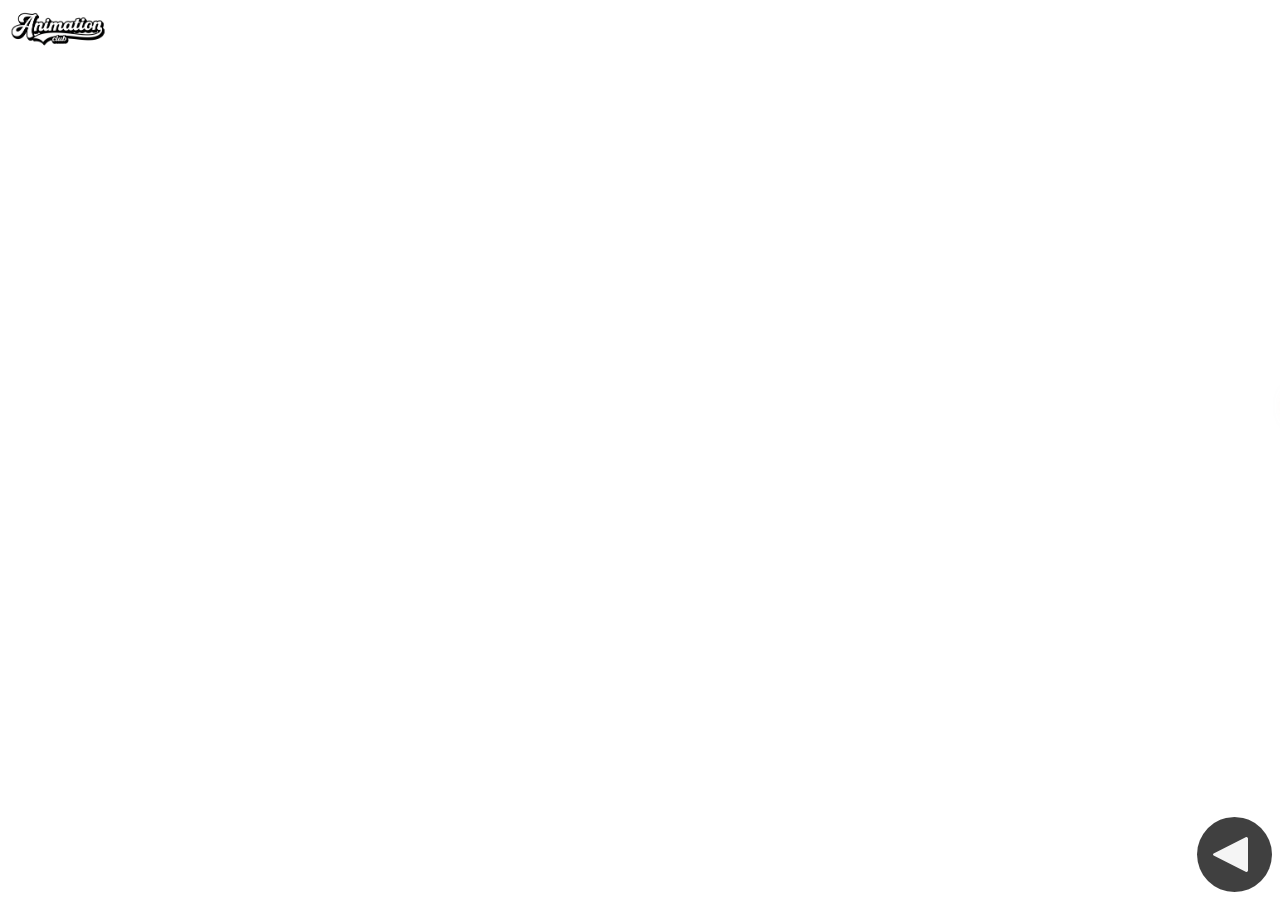
==== index.html @ a89a83b2 "Initial commit" ====
<!doctype html>
<html lang="pt-br">
	<head>
		<meta charset="UTF-8" />
		<meta name="viewport" content="width=device-width, initial-scale=1.0" />
		<title>Animation Club: Home</title>

		<link rel="stylesheet" href="./css/_reset.css" />
		<link rel="stylesheet" href="./css/default.css" />
		<link rel="stylesheet" href="./css/style.css" />
    
    <script src="./scripts/loadModularPages.js" defer></script>
	</head>
	<body>
		<header></header>
		<aside></aside>
	</body>
</html>
---- css/default.css ----
:root {
	/* ==================== CORES ==================== */
	/* Paleta Principal */
	--color-butter: #FEDC3D;
	--color-black: #000000;
	--color-azure: #01ABAA;
	--color-peach: #FEA680;

	/* Cores Variantes */
	--color-butter-light: #FEE77D;
	--color-butter-dark: #E5C525;
	--color-azure-light: #4DCCCB;
	--color-azure-dark: #018B8A;
	--color-peach-light: #FFC4A8;
	--color-peach-dark: #E58860;

	/* Cores Semânticas */
	--color-primary: var(--color-azure);
	--color-secondary: var(--color-butter);
	--color-accent: var(--color-peach);
	--color-dark: var(--color-black);
  
	/* Cores de Texto */
	--color-text-primary: #000000;
	--color-text-secondary: #333333;
	--color-text-light: #666666;
	--color-text-inverse: #FFFFFF;

	/* Cores de Fundo */
	--color-bg-primary: #FFFFFF;
	--color-bg-secondary: #F5F5F5;
	--color-bg-dark: var(--color-black);

	/* ==================== TIPOGRAFIA ==================== */
	/* Tamanhos de Fonte */
	--font-size-xs: 0.75rem;     /* 12px */
	--font-size-sm: 0.875rem;    /* 14px */
	--font-size-base: 1rem;      /* 16px */
	--font-size-lg: 1.125rem;    /* 18px */
	--font-size-xl: 1.25rem;     /* 20px */
	--font-size-2xl: 1.5rem;     /* 24px */
	--font-size-3xl: 2rem;       /* 32px */
	--font-size-4xl: 2.5rem;     /* 40px */
	--font-size-5xl: 3rem;       /* 48px */

	/* Peso da Fonte */
	--font-weight-light: 300;
	--font-weight-regular: 400;
	--font-weight-medium: 500;
	--font-weight-semibold: 600;
	--font-weight-bold: 700;

	/* Altura de Linha */
	--line-height-tight: 1.2;
	--line-height-normal: 1.5;
	--line-height-relaxed: 1.75;

	/* Famílias de Fonte */
	--font-family-base: -apple-system, BlinkMacSystemFont, 'Segoe UI', Roboto, Oxygen, Ubuntu, Cantarell, sans-serif;
	--font-family-heading: inherit;
	--font-family-mono: 'Courier New', monospace;

	/* ==================== ESPAÇAMENTOS ==================== */
	--spacing-xs: 0.25rem;    /* 4px */
	--spacing-sm: 0.5rem;     /* 8px */
	--spacing-md: 1rem;       /* 16px */
	--spacing-lg: 1.5rem;     /* 24px */
	--spacing-xl: 2rem;       /* 32px */
	--spacing-2xl: 3rem;      /* 48px */
	--spacing-3xl: 4rem;      /* 64px */

	/* ==================== BORDAS ==================== */
	--border-radius-sm: 0.25rem;  /* 4px */
	--border-radius-md: 0.5rem;   /* 8px */
	--border-radius-lg: 1rem;     /* 16px */
	--border-radius-full: 9999px;

	--border-width-thin: 1px;
	--border-width-medium: 2px;
	--border-width-thick: 4px;

	/* ==================== SOMBRAS ==================== */
	--shadow-sm: 0 1px 2px 0 rgba(0, 0, 0, 0.05);
	--shadow-md: 0 4px 6px -1px rgba(0, 0, 0, 0.1);
	--shadow-lg: 0 10px 15px -3px rgba(0, 0, 0, 0.1);
	--shadow-xl: 0 20px 25px -5px rgba(0, 0, 0, 0.1);

	/* ==================== TRANSIÇÕES ==================== */
	--transition-time-fast: 150ms;
	--transition-time-base: 250ms;
	--transition-time-slow: 350ms;

	--transition-ease-out-back: cubic-bezier(0.34, 1.56, 0.64, 1);
	--transition-ease-out-circle: cubic-bezier(0, 0.55, 0.45, 1);

	/* ==================== Z-INDEX ==================== */
	--z-dropdown: 1000;
	--z-sticky: 1020;
	--z-fixed: 1030;
	--z-modal-backdrop: 1040;
	--z-modal: 1050;
	--z-popover: 1060;
	--z-tooltip: 1070;

	/* ==================== BREAKPOINTS (para uso em JS) ==================== */
	--breakpoint-sm: 375px;
	--breakpoint-md: 576px;
	--breakpoint-lg: 768px;
	--breakpoint-xl: 1024px;
	--breakpoint-2xl: 1280px;

	/* ==================== LARGURAS MÁXIMAS ==================== */
	--max-width-sm: 640px;
	--max-width-md: 768px;
	--max-width-lg: 1024px;
	--max-width-xl: 1280px;
	--max-width-2xl: 1536px;
}

body {
  background: var(--color-bg-primary);
}
---- css/style.css ----
/* Estilo Padrão → Celular Pequeno (Até 374px) */

header {
	position: fixed;
	top: 0;
	inset-inline: 0;

	z-index: var(--z-fixed);
}

.logo {
	margin: 0 var(--spacing-sm);
	width: 100px;
	aspect-ratio: 16 / 9;
}

aside {
	--box-shadow-nav: 0 0 10px 2px hsl(from var(--color-bg-dark) h s l / 0.25);
	--nav-bg-color: hsl(from var(--color-bg-dark) h s l / 0.75);
	--size-nav: calc(100vw - 100px - var(--spacing-sm) * 2);

	display: flex;
	justify-content: flex-end;

	position: fixed;
	right: 0;
	inset-block: 0;
	z-index: var(--z-tooltip);

	transform: translateX(var(--size-nav));

	transition: var(--transition-time-slow) var(--transition-ease-out-circle);
	transition-property: transform;
}

.open_nav {
	position: relative;

	display: flex;
	align-items: center;
	justify-content: center;

	width: 75px;
	height: fit-content;
	padding: var(--spacing-md);
	margin: var(--spacing-sm);

	background: var(--nav-bg-color);

	align-self: flex-end;

	border-radius: 50vh;

	transform: rotate(-180deg);

	transition: var(--transition-time-slow) var(--transition-ease-out-back);
	transition-property: transform;
}

#open_nav_check {
	all: unset;

	position: absolute;
	inset: 0;
}

aside:has(#open_nav_check:checked) {
	transform: translateX(0);
}

aside:has(#open_nav_check:checked) .open_nav {
	transform: rotate(0);
}

.open_nav svg {
	padding-left: var(--spacing-sm);
	padding-block: var(--spacing-xs);
	fill: var(--color-bg-secondary);
}

.container_aside_nav {
	display: grid;
	grid-template-columns: 1fr;

	justify-items: center;

	box-shadow: unset;

	padding-block: var(--spacing-lg);
	width: var(--size-nav);
	background: var(--nav-bg-color);
	border-left: 1px solid var(--color-bg-dark);

	transition: var(--transition-time-slow) linear;
	transition-property: box-shadow;
}

aside:has(#open_nav_check:checked) .container_aside_nav {
	box-shadow: var(--box-shadow-nav);
}

.open_nav,
.container_aside_nav {
	backdrop-filter: blur(10px);
}

.logo-aside {
	display: flex;
	align-items: center;
	justify-content: center;

	padding: var(--spacing-sm);
  height: 100%;
	max-height: 150px;
  aspect-ratio: 1;

	background: var(--color-bg-secondary);
	box-shadow: inset 0 4px 6px -1px rgba(0, 0, 0, 0.5);
	border-radius: 50vh;
}

.logo-aside img {
  width: 100%;
  height: 100%;
  object-fit: contain;
	animation: rotate 10s linear infinite;
}

@keyframes rotate {
	from {
		rotate: 0deg;
	}
	to {
		rotate: 360deg;
	}
}

.container_nav {
	display: grid;
	grid-template-columns: 1fr;
	gap: var(--spacing-sm);

	width: 100%;
	height: fit-content;
}

.wrapper_item {
	--glow: 0 0 8px hsl(from var(--color-accent) h s l / 0.5);

	width: 100%;
	height: fit-content;

	background: hsl(from var(--color-primary) h s l / 0.2);
	box-shadow: inset 0 0 10px -5px hsl(from var(--color-bg-dark) h s l / 0.2);

	transition: var(--transition-time-slow) linear;
	transition-property: background;
}

.wrapper_item a {
	display: flex;
	align-items: center;
	justify-content: flex-start;
	gap: var(--spacing-sm);

	width: 100%;
	height: 100%;
	padding: var(--spacing-md) var(--spacing-sm);

	-webkit-tap-highlight-color: transparent;
}

.wrapper_item:has(a:active) {
	background: hsl(from var(--color-primary) h s calc(l - 15) / 0.2);
}

.wrapper_item svg {
	width: 20px;

	fill: var(--color-bg-secondary);
}

.wrapper_item span {
	color: var(--color-text-inverse);
	font-size: var(--font-size-lg);
}

.wrapper_item .selected_badge {
	display: none;

	margin-left: auto;

	padding: var(--spacing-xs);
	border-radius: var(--border-radius-sm);

	background: var(--color-accent);
	box-shadow: var(--glow);

	font-size: var(--font-size-sm);
	font-weight: var(--font-weight-semibold);
	color: hsl(from var(--color-accent) h s calc(l - 50));
}

.wrapper_item.selected {
	background: hsl(from var(--color-primary) h s calc(l - 15) / 0.2);
}

.wrapper_item.selected svg {
	fill: var(--color-accent);
	filter: drop-shadow(var(--glow));
}

.wrapper_item.selected span {
	color: var(--color-accent);
	font-weight: var(--font-weight-bold);

	filter: drop-shadow(var(--glow));
}

.wrapper_item.selected .selected_badge {
	display: block;
}

/* Celulares médios e grandes */
@media only screen and (min-width: var(--breakpoint-sm)) {
}

/* Celulares Grandes */
@media only screen and (min-width: var(--breakpoint-md)) {
}

/* Tablets */
@media only screen and (min-width: var(--breakpoint-lg)) {
}

/* Tablets grandes e laptops pequenos */
@media only screen and (min-width: var(--breakpoint-xl)) {
}

/* Desktops */
@media only screen and (min-width: var(--breakpoint-2xl)) {
}
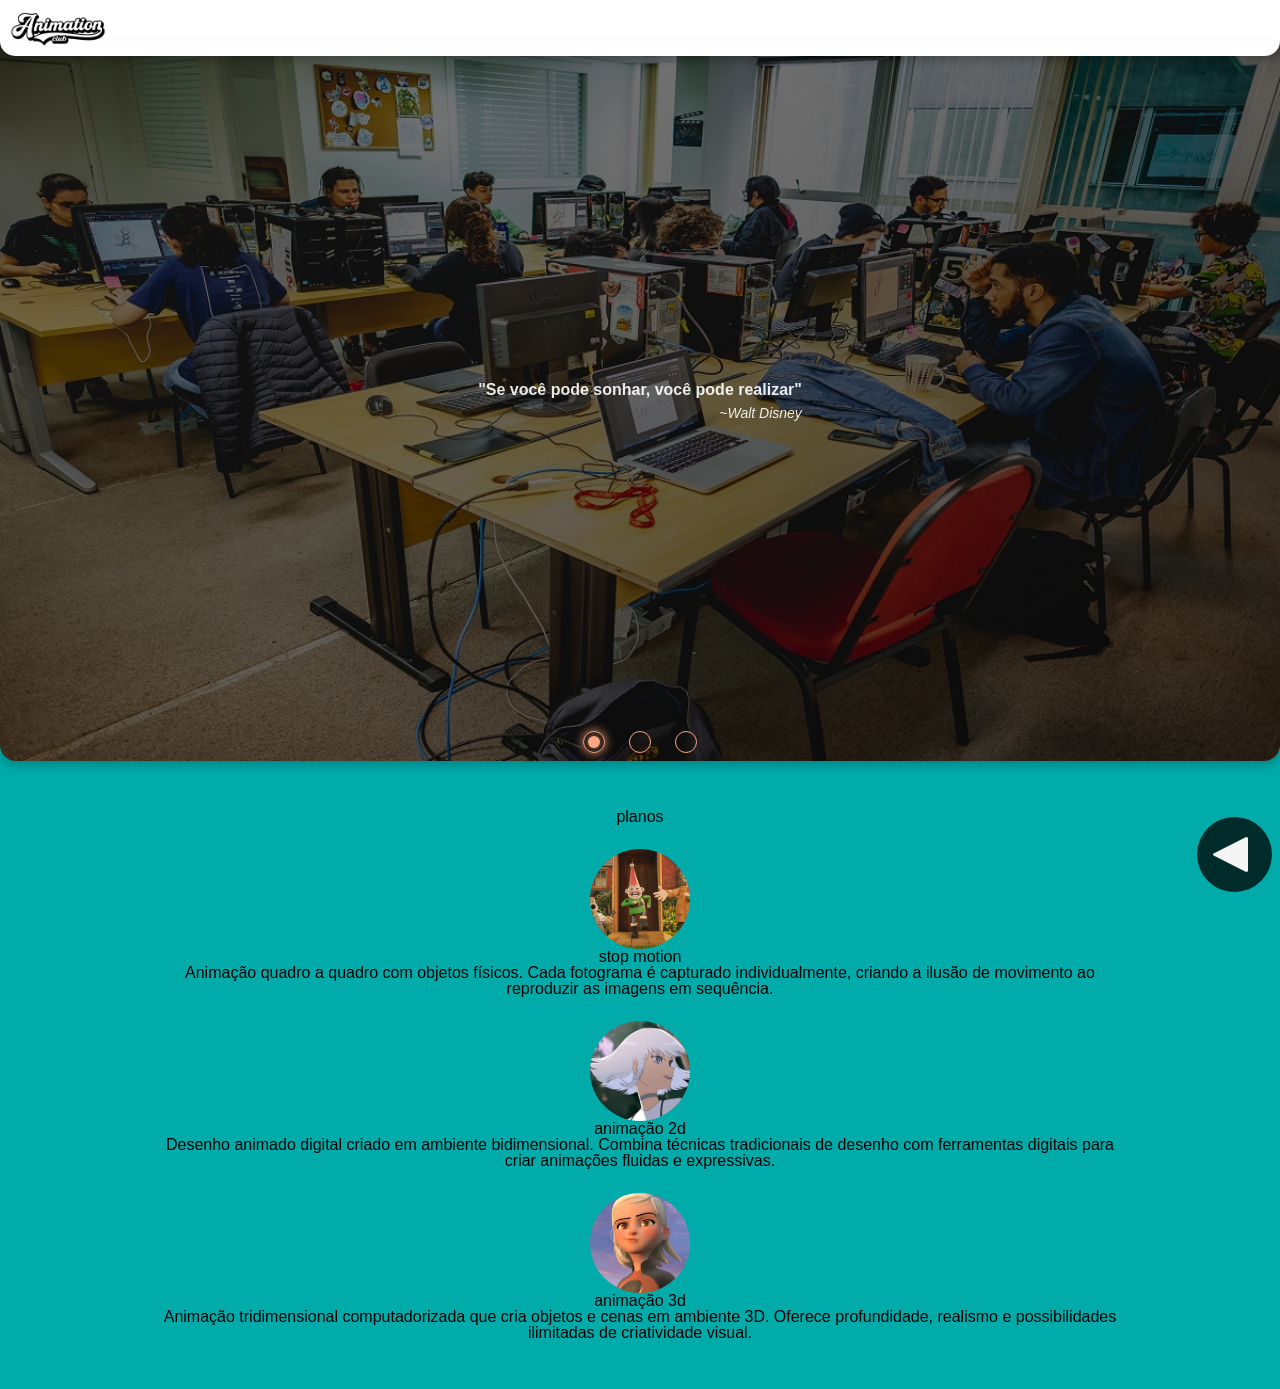
==== commit df477826: "Added 2 sections to `Home`" ====
--- a/index.html
+++ b/index.html
@@ -10,9 +10,52 @@
 		<link rel="stylesheet" href="./css/style.css" />
     
     <script src="./scripts/loadModularPages.js" defer></script>
+    <script src="./scripts/slider.js" defer></script>
 	</head>
 	<body>
 		<header></header>
 		<aside></aside>
+		<main>
+			<section class="hero_slider_container">
+				<div class="slider_images">
+					<div class="slide">
+						<img src="./assets/images/hero-slide/01.jpg" alt="">
+						<span class="slide_desc">"Se você pode sonhar, você pode realizar" <span class="autor">Walt Disney</span></span>
+					</div>
+					<div class="slide">
+						<img src="./assets/images/hero-slide/02.jpg" alt="">
+						<span class="slide_desc">"O mais importante na animação são as emoções e as ideias que estão sendo retratadas." <span class="autor">Glenn Vilppu</span></span>
+					</div>
+					<div class="slide">
+						<img src="./assets/images/hero-slide/03.jpg" alt="">
+						<span class="slide_desc">"Animação significa evocar a vida, não imitá-la." <span class="autor">Glenn Vilppu</span></span>
+					</div>
+				</div>
+				<div class="slider_nav">
+					<input type="radio" name="nav-hero-slider" class="hero-slider-radio" data-index="0" checked>
+					<input type="radio" name="nav-hero-slider" class="hero-slider-radio" data-index="1">
+					<input type="radio" name="nav-hero-slider" class="hero-slider-radio" data-index="2">
+				</div>
+			</section>
+			<div class="bg-slider-next-sect"></div>
+			<section class="plans_container">
+				<h2 class="plans-title">planos</h2>
+				<div class="wrapper_card">
+					<img src="./assets/images/plans/stop-motion.webp" alt="">
+					<h2 class="card-title">stop motion</h2>
+					<p class="card-desc">Animação quadro a quadro com objetos físicos. Cada fotograma é capturado individualmente, criando a ilusão de movimento ao reproduzir as imagens em sequência.</p>
+				</div>
+				<div class="wrapper_card">
+					<img src="./assets/images/plans/2d-animation.webp" alt="">
+					<h2 class="card-title">animação 2d</h2>
+					<p class="card-desc">Desenho animado digital criado em ambiente bidimensional. Combina técnicas tradicionais de desenho com ferramentas digitais para criar animações fluidas e expressivas.</p>
+				</div>
+				<div class="wrapper_card">
+					<img src="./assets/images/plans/3d-animation.webp" alt="">
+					<h2 class="card-title">animação 3d</h2>
+					<p class="card-desc">Animação tridimensional computadorizada que cria objetos e cenas em ambiente 3D. Oferece profundidade, realismo e possibilidades ilimitadas de criatividade visual.</p>
+				</div>
+			</section>
+		</main>
 	</body>
 </html>
--- a/css/default.css
+++ b/css/default.css
@@ -119,4 +119,18 @@
 
 body {
   background: var(--color-bg-primary);
+
+	font-family: var(--font-family-base);
+}
+
+.sr-only {
+	position: absolute;
+	width: 1px;
+	height: 1px;
+	padding: 0;
+	margin: -1;
+	overflow: hidden;
+	clip: rect(0,0,0,0);
+	white-space: nowrap;
+	border-width: 0;
 }
--- a/css/style.css
+++ b/css/style.css
@@ -1,4 +1,6 @@
 /* Estilo Padrão → Celular Pequeno (Até 374px) */
+
+/* HEADER */
 
 header {
 	position: fixed;
@@ -14,6 +16,8 @@
 	aspect-ratio: 16 / 9;
 }
 
+/* ASIDE / NAV */
+
 aside {
 	--box-shadow-nav: 0 0 10px 2px hsl(from var(--color-bg-dark) h s l / 0.25);
 	--nav-bg-color: hsl(from var(--color-bg-dark) h s l / 0.75);
@@ -110,9 +114,9 @@
 	justify-content: center;
 
 	padding: var(--spacing-sm);
-  height: 100%;
+	height: 100%;
 	max-height: 150px;
-  aspect-ratio: 1;
+	aspect-ratio: 1;
 
 	background: var(--color-bg-secondary);
 	box-shadow: inset 0 4px 6px -1px rgba(0, 0, 0, 0.5);
@@ -120,9 +124,9 @@
 }
 
 .logo-aside img {
-  width: 100%;
-  height: 100%;
-  object-fit: contain;
+	width: 100%;
+	height: 100%;
+	object-fit: contain;
 	animation: rotate 10s linear infinite;
 }
 
@@ -221,6 +225,229 @@
 	display: block;
 }
 
+/* MAIN */
+
+main,
+body {
+	--spacing-header: 56.25px;
+	--spacing-reverse-border-radius: 15px;
+
+	min-height: calc(
+		100dvh - var(--spacing-header) + var(--spacing-reverse-border-radius)
+	);
+}
+
+/* HERO SLIDER */
+
+.hero_slider_container {
+	position: relative;
+
+	width: 100%;
+	border-radius: 0 0 var(--border-radius-lg) var(--border-radius-lg);
+
+	margin-top: calc(
+		var(--spacing-header) - var(--spacing-reverse-border-radius)
+	);
+	box-shadow: 0 5px 10px hsl(from var(--color-bg-dark) h s l / 0.2);
+
+	overflow-x: hidden;
+
+	anchor-name: --slider;
+
+	&::before {
+		content: '';
+
+		position: absolute;
+		top: 0;
+		inset-inline: 0;
+		z-index: var(--z-dropdown);
+
+		height: var(--spacing-reverse-border-radius);
+		border-radius: 0 0 var(--border-radius-full) var(--border-radius-full);
+
+		background: var(--color-bg-primary);
+		box-shadow: 0 5px 10px hsl(from var(--color-bg-dark) h s l / 0.2);
+	}
+}
+
+.bg-slider-next-sect {
+	position:fixed;
+
+	position-anchor: --slider;
+	inset: anchor(top) anchor(right) anchor(bottom) anchor(left);
+
+	z-index: -1;
+
+	width: 100%;
+
+	background: var(--color-primary);
+}
+
+.slider_images {
+	display: flex;
+	align-items: flex-start;
+
+	width: 100%;
+	aspect-ratio: 16 / 9;
+
+	transition: 600ms var(--transition-ease-out-circle);
+	transition-property: transform;
+}
+
+.slide {
+	width: inherit;
+	aspect-ratio: inherit;
+	flex-shrink: 0;
+
+	position: relative;
+}
+
+.slide img {
+	width: inherit;
+	aspect-ratio: inherit;
+	object-fit: cover;
+}
+
+.slide_desc {
+	position: absolute;
+	inset: 0;
+	height: 100%;
+
+	display: grid;
+	align-items: center;
+	justify-items: center;
+	align-content: center;
+	justify-content: center;
+	text-align: center;
+
+	gap: var(--spacing-sm);
+	padding: var(--spacing-md);
+
+	font-weight: var(--font-weight-semibold);
+
+	background: linear-gradient(
+		to right bottom,
+		hsl(from var(--color-bg-dark) h s l / 0.5),
+		hsl(from var(--color-bg-dark) h s l / 0.7)
+	);
+	color: hsl(from var(--color-text-inverse) h s l / 0.9);
+
+	.autor {
+		font-weight: var(--font-weight-light);
+		font-size: var(--font-size-sm);
+		text-align: end;
+		font-style: italic;
+
+		width: 100%;
+
+		&::before {
+			content: '~';
+		}
+	}
+}
+
+.slider_nav {
+	position: absolute;
+
+	bottom: var(--spacing-sm);
+	inset-inline: 0;
+
+	display: flex;
+	align-items: center;
+	justify-content: center;
+	gap: var(--spacing-lg);
+}
+
+.hero-slider-radio {
+	all: unset;
+
+	position: relative;
+
+	display: flex;
+	align-items: center;
+	justify-content: center;
+
+	width: 20px;
+	aspect-ratio: 1;
+	border-radius: var(--border-radius-full);
+
+	background: transparent;
+	border: 1px solid var(--color-accent);
+	backdrop-filter: blur(10px);
+
+	transition: var(--transition-time-base) ease;
+	transition-property: box-shadow;
+
+	&::after {
+		content: '';
+
+		position: absolute;
+
+		width: 60%;
+		aspect-ratio: 1;
+		border-radius: var(--border-radius-full);
+
+		transform: scale(0);
+
+		background: var(--color-accent);
+		box-shadow: 0 0 10px 2px hsl(from var(--color-accent) h s l / 0.5);
+
+		transition: var(--transition-time-slow) var(--transition-ease-out-back);
+		transition-property: transform;
+	}
+}
+
+.hero-slider-radio:checked {
+	box-shadow: 0 0 10px 2px hsl(from var(--color-accent) h s l / 0.5);
+
+	&::after {
+		transform: scale(1);
+	}
+}
+
+.hero_slider_container:has(.hero-slider-radio:checked) {
+	.slider_images {
+		transform: translateX(calc(var(--index-slide) * -100%));
+	}
+}
+
+/* PLANS */
+
+.plans_container {
+	display: grid;
+	justify-items: center;
+	align-items: center;
+	justify-content: center;
+	align-content: center;
+
+	gap: var(--spacing-lg);
+
+	padding-block: var(--spacing-2xl);
+	background: var(--color-primary);
+}
+
+.wrapper_card {
+	display: grid;
+	justify-items: center;
+	align-items: center;
+	justify-content: center;
+	align-content: center;
+
+	text-align: center;
+
+	width: 100%;
+	max-width: 80%;
+
+	img {
+		height: 100px;
+		aspect-ratio: 1;
+		object-fit: cover;
+
+		border-radius: var(--border-radius-full);
+	}
+}
+
+
 /* Celulares médios e grandes */
 @media only screen and (min-width: var(--breakpoint-sm)) {
 }
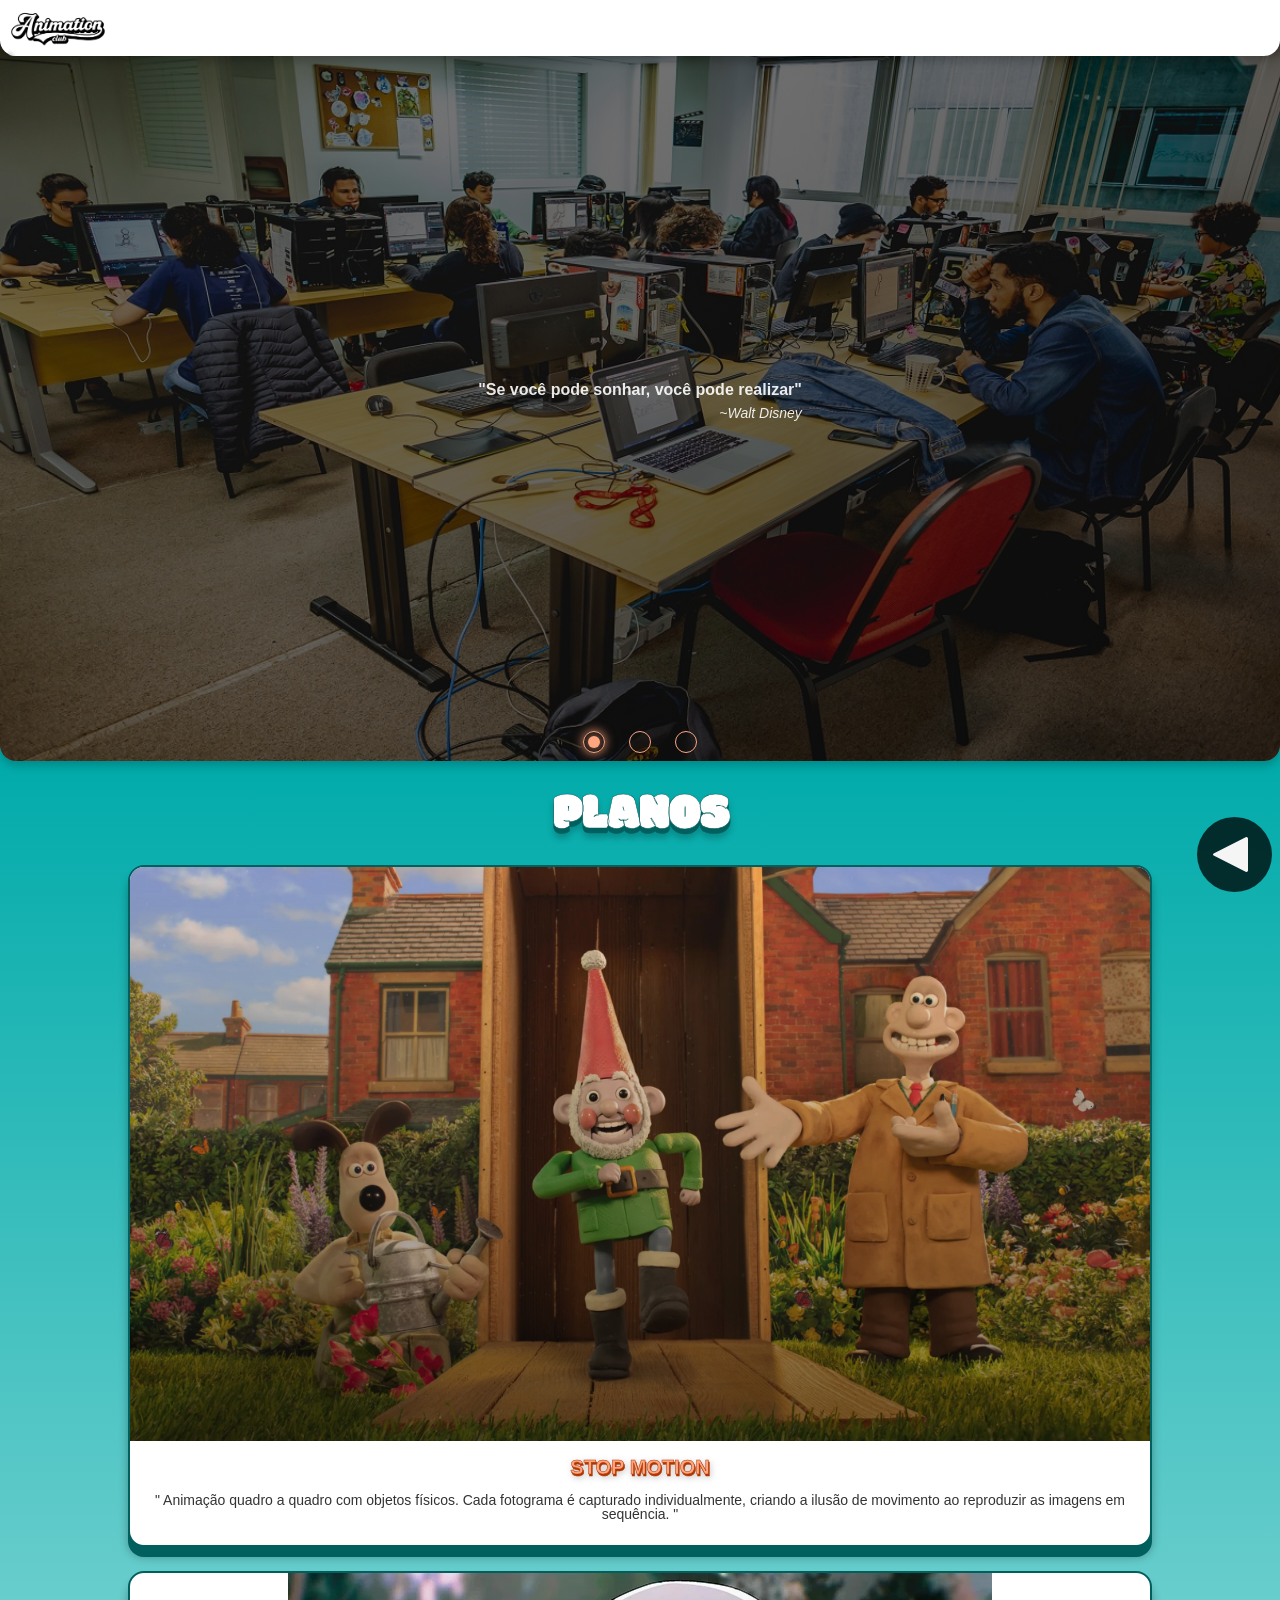
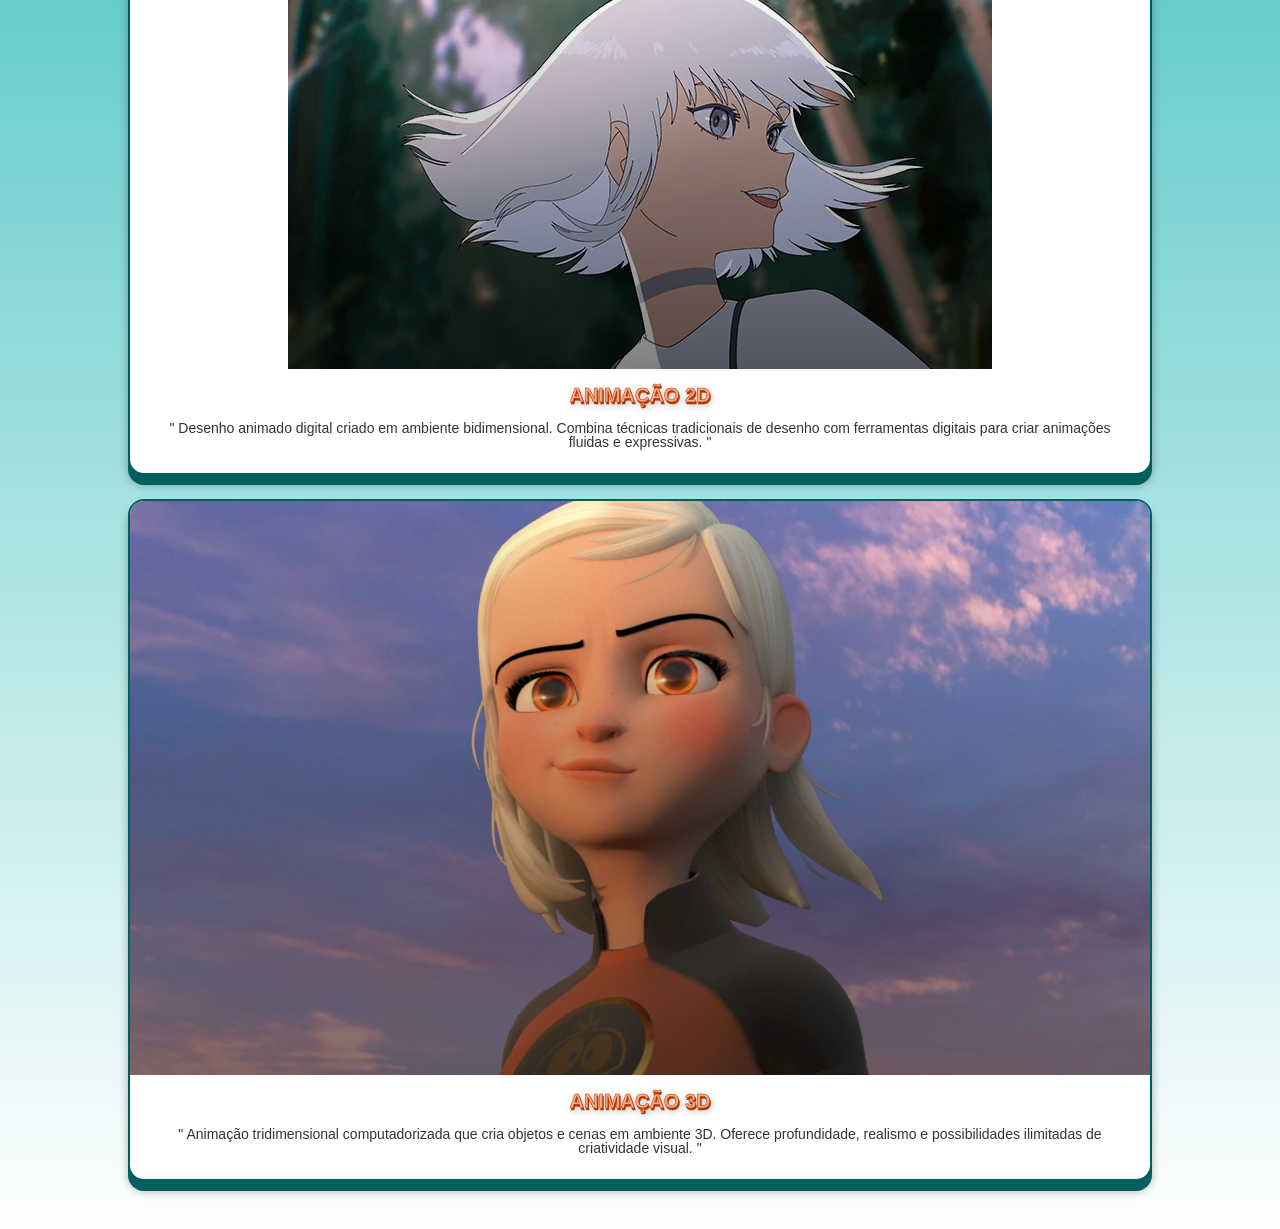
==== commit e4d2322f: "added cards to plans" ====
--- a/index.html
+++ b/index.html
@@ -8,52 +8,97 @@
 		<link rel="stylesheet" href="./css/_reset.css" />
 		<link rel="stylesheet" href="./css/default.css" />
 		<link rel="stylesheet" href="./css/style.css" />
-    
-    <script src="./scripts/loadModularPages.js" defer></script>
-    <script src="./scripts/slider.js" defer></script>
+
+		<script src="./scripts/loadModularPages.js" defer></script>
+		<script src="./scripts/slider.js" defer></script>
 	</head>
 	<body>
 		<header></header>
 		<aside></aside>
 		<main>
+			<div class="white-inverse-border"></div>
 			<section class="hero_slider_container">
 				<div class="slider_images">
 					<div class="slide">
-						<img src="./assets/images/hero-slide/01.jpg" alt="">
-						<span class="slide_desc">"Se você pode sonhar, você pode realizar" <span class="autor">Walt Disney</span></span>
+						<img src="./assets/images/hero-slide/01.jpg" alt="" />
+						<span class="slide_desc"
+							>"Se você pode sonhar, você pode realizar"
+							<span class="autor">Walt Disney</span></span
+						>
 					</div>
 					<div class="slide">
-						<img src="./assets/images/hero-slide/02.jpg" alt="">
-						<span class="slide_desc">"O mais importante na animação são as emoções e as ideias que estão sendo retratadas." <span class="autor">Glenn Vilppu</span></span>
+						<img src="./assets/images/hero-slide/02.jpg" alt="" />
+						<span class="slide_desc"
+							>"O mais importante na animação são as emoções e as ideias que
+							estão sendo retratadas."
+							<span class="autor">Glenn Vilppu</span></span
+						>
 					</div>
 					<div class="slide">
-						<img src="./assets/images/hero-slide/03.jpg" alt="">
-						<span class="slide_desc">"Animação significa evocar a vida, não imitá-la." <span class="autor">Glenn Vilppu</span></span>
+						<img src="./assets/images/hero-slide/03.jpg" alt="" />
+						<span class="slide_desc"
+							>"Animação significa evocar a vida, não imitá-la."
+							<span class="autor">Glenn Vilppu</span></span
+						>
 					</div>
 				</div>
 				<div class="slider_nav">
-					<input type="radio" name="nav-hero-slider" class="hero-slider-radio" data-index="0" checked>
-					<input type="radio" name="nav-hero-slider" class="hero-slider-radio" data-index="1">
-					<input type="radio" name="nav-hero-slider" class="hero-slider-radio" data-index="2">
+					<input
+						type="radio"
+						name="nav-hero-slider"
+						class="hero-slider-radio"
+						data-index="0"
+						checked
+					/>
+					<input
+						type="radio"
+						name="nav-hero-slider"
+						class="hero-slider-radio"
+						data-index="1"
+					/>
+					<input
+						type="radio"
+						name="nav-hero-slider"
+						class="hero-slider-radio"
+						data-index="2"
+					/>
 				</div>
 			</section>
 			<div class="bg-slider-next-sect"></div>
 			<section class="plans_container">
 				<h2 class="plans-title">planos</h2>
 				<div class="wrapper_card">
-					<img src="./assets/images/plans/stop-motion.webp" alt="">
+					<div class="image_container_card">
+						<img src="./assets/images/plans/stop-motion.webp" alt="" />
+					</div>
 					<h2 class="card-title">stop motion</h2>
-					<p class="card-desc">Animação quadro a quadro com objetos físicos. Cada fotograma é capturado individualmente, criando a ilusão de movimento ao reproduzir as imagens em sequência.</p>
+					<p class="card-desc">
+						Animação quadro a quadro com objetos físicos. Cada fotograma é
+						capturado individualmente, criando a ilusão de movimento ao
+						reproduzir as imagens em sequência.
+					</p>
 				</div>
 				<div class="wrapper_card">
-					<img src="./assets/images/plans/2d-animation.webp" alt="">
+					<div class="image_container_card">
+						<img src="./assets/images/plans/2d-animation.webp" alt="" />
+					</div>
 					<h2 class="card-title">animação 2d</h2>
-					<p class="card-desc">Desenho animado digital criado em ambiente bidimensional. Combina técnicas tradicionais de desenho com ferramentas digitais para criar animações fluidas e expressivas.</p>
+					<p class="card-desc">
+						Desenho animado digital criado em ambiente bidimensional. Combina
+						técnicas tradicionais de desenho com ferramentas digitais para criar
+						animações fluidas e expressivas.
+					</p>
 				</div>
 				<div class="wrapper_card">
-					<img src="./assets/images/plans/3d-animation.webp" alt="">
+					<div class="image_container_card">
+						<img src="./assets/images/plans/3d-animation.webp" alt="" />
+					</div>
 					<h2 class="card-title">animação 3d</h2>
-					<p class="card-desc">Animação tridimensional computadorizada que cria objetos e cenas em ambiente 3D. Oferece profundidade, realismo e possibilidades ilimitadas de criatividade visual.</p>
+					<p class="card-desc">
+						Animação tridimensional computadorizada que cria objetos e cenas em
+						ambiente 3D. Oferece profundidade, realismo e possibilidades
+						ilimitadas de criatividade visual.
+					</p>
 				</div>
 			</section>
 		</main>
--- a/css/default.css
+++ b/css/default.css
@@ -1,3 +1,5 @@
+@import url('https://fonts.googleapis.com/css2?family=Modak&family=Nerko+One&display=swap');
+
 :root {
 	/* ==================== CORES ==================== */
 	/* Paleta Principal */
@@ -57,8 +59,10 @@
 
 	/* Famílias de Fonte */
 	--font-family-base: -apple-system, BlinkMacSystemFont, 'Segoe UI', Roboto, Oxygen, Ubuntu, Cantarell, sans-serif;
-	--font-family-heading: inherit;
+	--font-family-heading: var(--font-modak);
 	--font-family-mono: 'Courier New', monospace;
+	--font-nerko-one: "Nerko One", cursive;
+	--font-modak: "Modak", system-ui;
 
 	/* ==================== ESPAÇAMENTOS ==================== */
 	--spacing-xs: 0.25rem;    /* 4px */
--- a/css/style.css
+++ b/css/style.css
@@ -14,6 +14,13 @@
 	margin: 0 var(--spacing-sm);
 	width: 100px;
 	aspect-ratio: 16 / 9;
+
+	border-radius: var(--border-radius-sm);
+
+	background: transparent;
+	backdrop-filter: blur(2px);
+
+	object-fit: contain;
 }
 
 /* ASIDE / NAV */
@@ -237,6 +244,22 @@
 	);
 }
 
+.white-inverse-border {
+	width: 100%;
+	height: calc(var(--spacing-reverse-border-radius) + var(--spacing-header));
+
+	position: absolute;
+	z-index: var(--z-dropdown);
+
+	position-anchor: --slider;
+	bottom: calc(anchor(top) - var(--spacing-reverse-border-radius));
+
+	border-radius: var(--border-radius-lg);
+
+	background: var(--color-bg-primary);
+	box-shadow: 0 5px 10px hsl(from var(--color-bg-dark) h s l / 0.2);
+}
+
 /* HERO SLIDER */
 
 .hero_slider_container {
@@ -253,25 +276,10 @@
 	overflow-x: hidden;
 
 	anchor-name: --slider;
-
-	&::before {
-		content: '';
-
-		position: absolute;
-		top: 0;
-		inset-inline: 0;
-		z-index: var(--z-dropdown);
-
-		height: var(--spacing-reverse-border-radius);
-		border-radius: 0 0 var(--border-radius-full) var(--border-radius-full);
-
-		background: var(--color-bg-primary);
-		box-shadow: 0 5px 10px hsl(from var(--color-bg-dark) h s l / 0.2);
-	}
 }
 
 .bg-slider-next-sect {
-	position:fixed;
+	position: absolute;
 
 	position-anchor: --slider;
 	inset: anchor(top) anchor(right) anchor(bottom) anchor(left);
@@ -414,39 +422,108 @@
 /* PLANS */
 
 .plans_container {
+	--color-primary-dark: hsl(from var(--color-primary) h s calc(l - 15));
+
+	display: grid;
+	grid-template-columns: if(media(width <= 425px): 1fr; else: repeat(3, 1fr) ;);
+
+	justify-items: center;
+	align-items: center;
+	justify-content: center;
+	align-content: center;
+
+	gap: var(--spacing-lg);
+
+	padding-block: var(--spacing-xl) var(--spacing-2xl);
+	background: linear-gradient(to bottom, var(--color-primary) 0%, var(--color-bg-primary)) 70%;
+
+	.plans-title {
+		font-size: calc(var(--font-size-3xl) * 1.5);
+		font-family: var(--font-family-heading);
+		font-weight: var(--font-weight-bold);
+		text-transform: uppercase;
+
+		color: var(--color-text-inverse);
+		-webkit-text-stroke: 0.5px var(--color-primary-dark);
+		filter: drop-shadow(0 5px var(--color-primary-dark))
+			drop-shadow(0 5px 3px rgba(0, 0, 0, 0.2));
+	}
+}
+
+.wrapper_card {
+
 	display: grid;
 	justify-items: center;
 	align-items: center;
 	justify-content: center;
 	align-content: center;
 
-	gap: var(--spacing-lg);
-
-	padding-block: var(--spacing-2xl);
-	background: var(--color-primary);
-}
-
-.wrapper_card {
-	display: grid;
-	justify-items: center;
-	align-items: center;
-	justify-content: center;
-	align-content: center;
+	gap: var(--spacing-md);
 
 	text-align: center;
 
 	width: 100%;
 	max-width: 80%;
-
-	img {
-		height: 100px;
-		aspect-ratio: 1;
-		object-fit: cover;
-
-		border-radius: var(--border-radius-full);
-	}
-}
-
+	padding-bottom: var(--spacing-lg);
+	border-radius: var(--border-radius-lg);
+
+	background: var(--color-bg-primary);
+	border: 2px solid hsl(from var(--color-primary) h s calc(l - 15));
+	box-shadow: 0 10px hsl(from var(--color-primary) h s calc(l - 15)), 0 10px 10px hsl(from var(--color-bg-dark) h s l / 0.3);
+
+	overflow: hidden;
+
+	.image_container_card {
+		position: relative;
+
+		& img {
+			position: relative;
+	
+			width: 100%;
+			aspect-ratio: 16 / 9;
+			object-fit: cover;
+		}
+
+		&::after {
+			content: '';
+
+			position: absolute;
+			inset: 0;
+
+			width: 100%;
+			height: 100%;
+
+			background: linear-gradient(to bottom, rgba(0, 0, 0, 0), rgba(0, 0, 0, 0.5));
+		}
+
+	}
+
+	.card-title {
+		font-size: var(--font-size-xl);
+		text-transform: uppercase;
+		font-weight: var(--font-weight-bold);
+		color: var(--color-accent);
+
+		--color-3d-border: hsl(from var(--color-accent) h s calc(l - 40));
+
+		-webkit-text-stroke: 0.5px var(--color-3d-border);
+		filter: drop-shadow(1px 2px var(--color-3d-border))
+			drop-shadow(1px 2px 3px rgba(0, 0, 0, 0.2));
+	}
+
+	.card-desc {
+		font-size: var(--font-size-sm);
+		font-weight: var(--font-weight-light);
+		color: var(--color-text-secondary);
+
+		padding-inline: var(--spacing-lg);
+
+		&::after,
+		&::before {
+			content: "\"";
+		}
+	}
+}
 
 /* Celulares médios e grandes */
 @media only screen and (min-width: var(--breakpoint-sm)) {
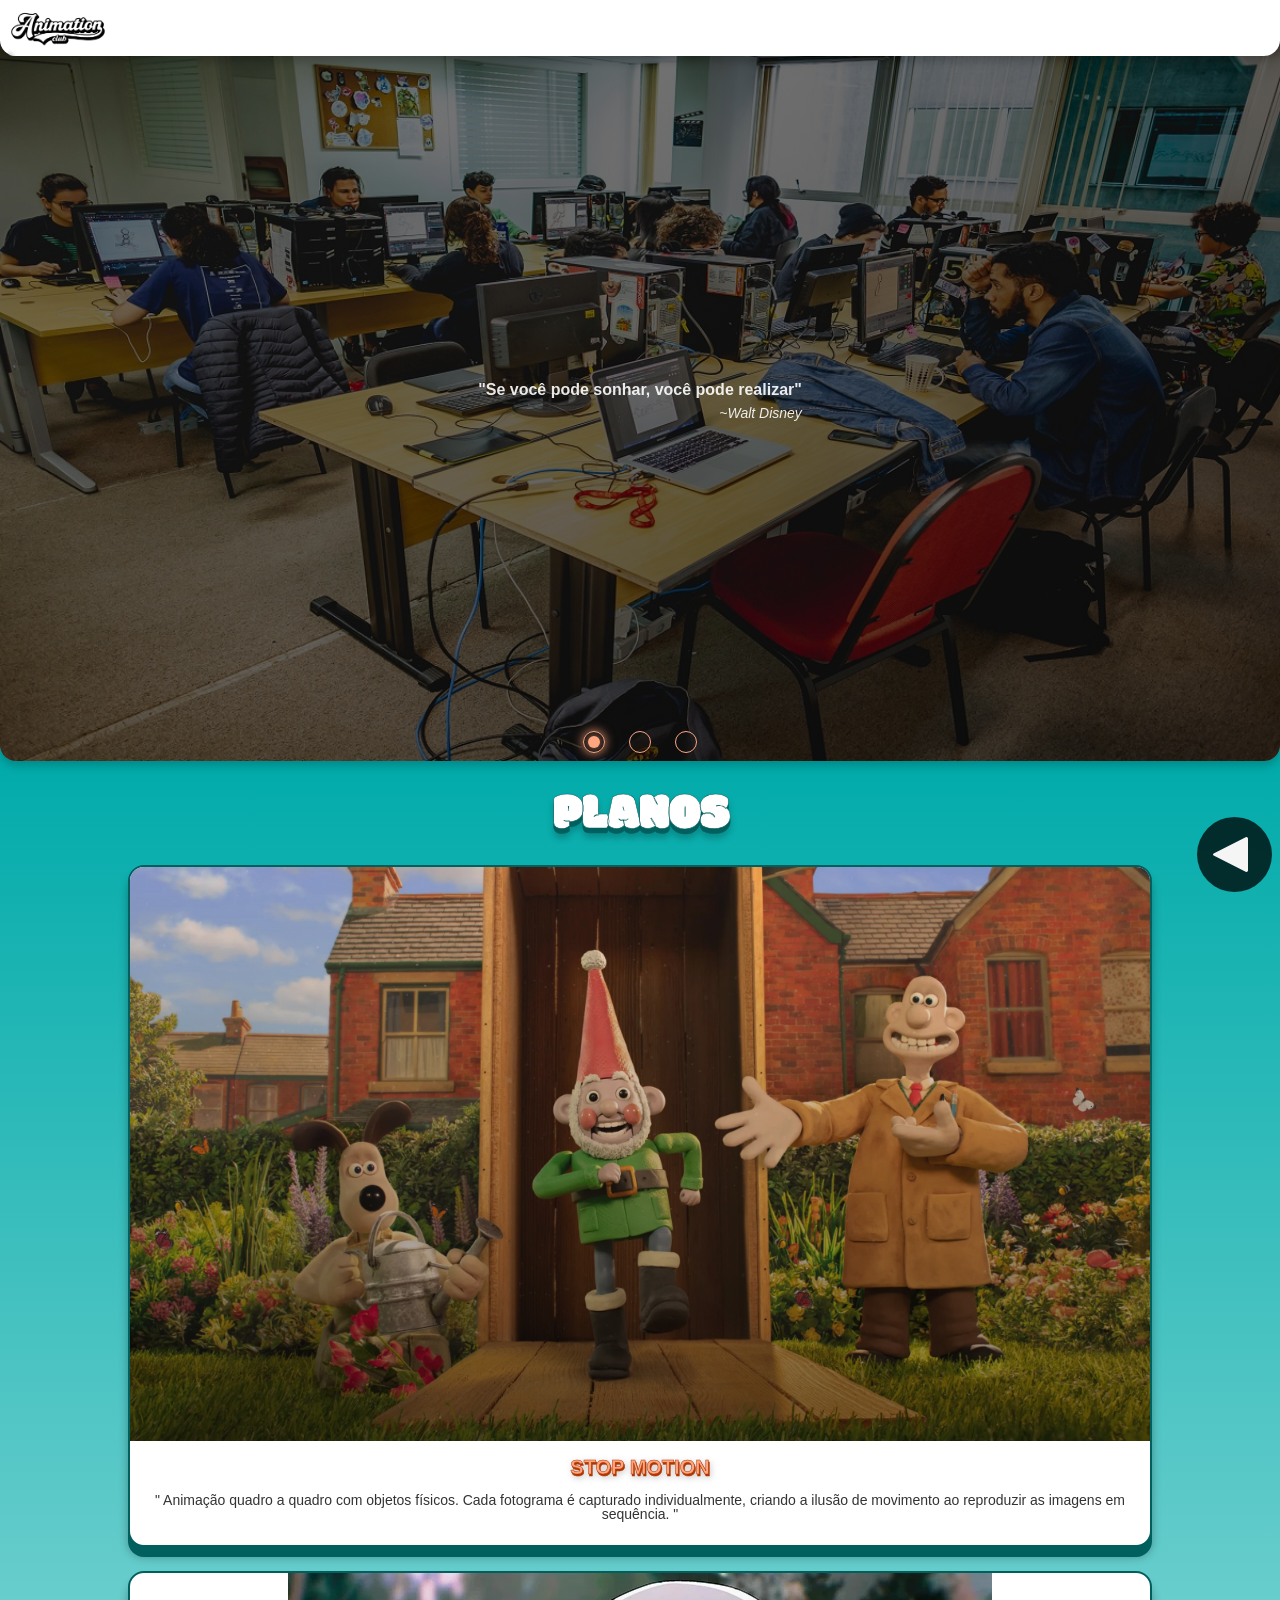
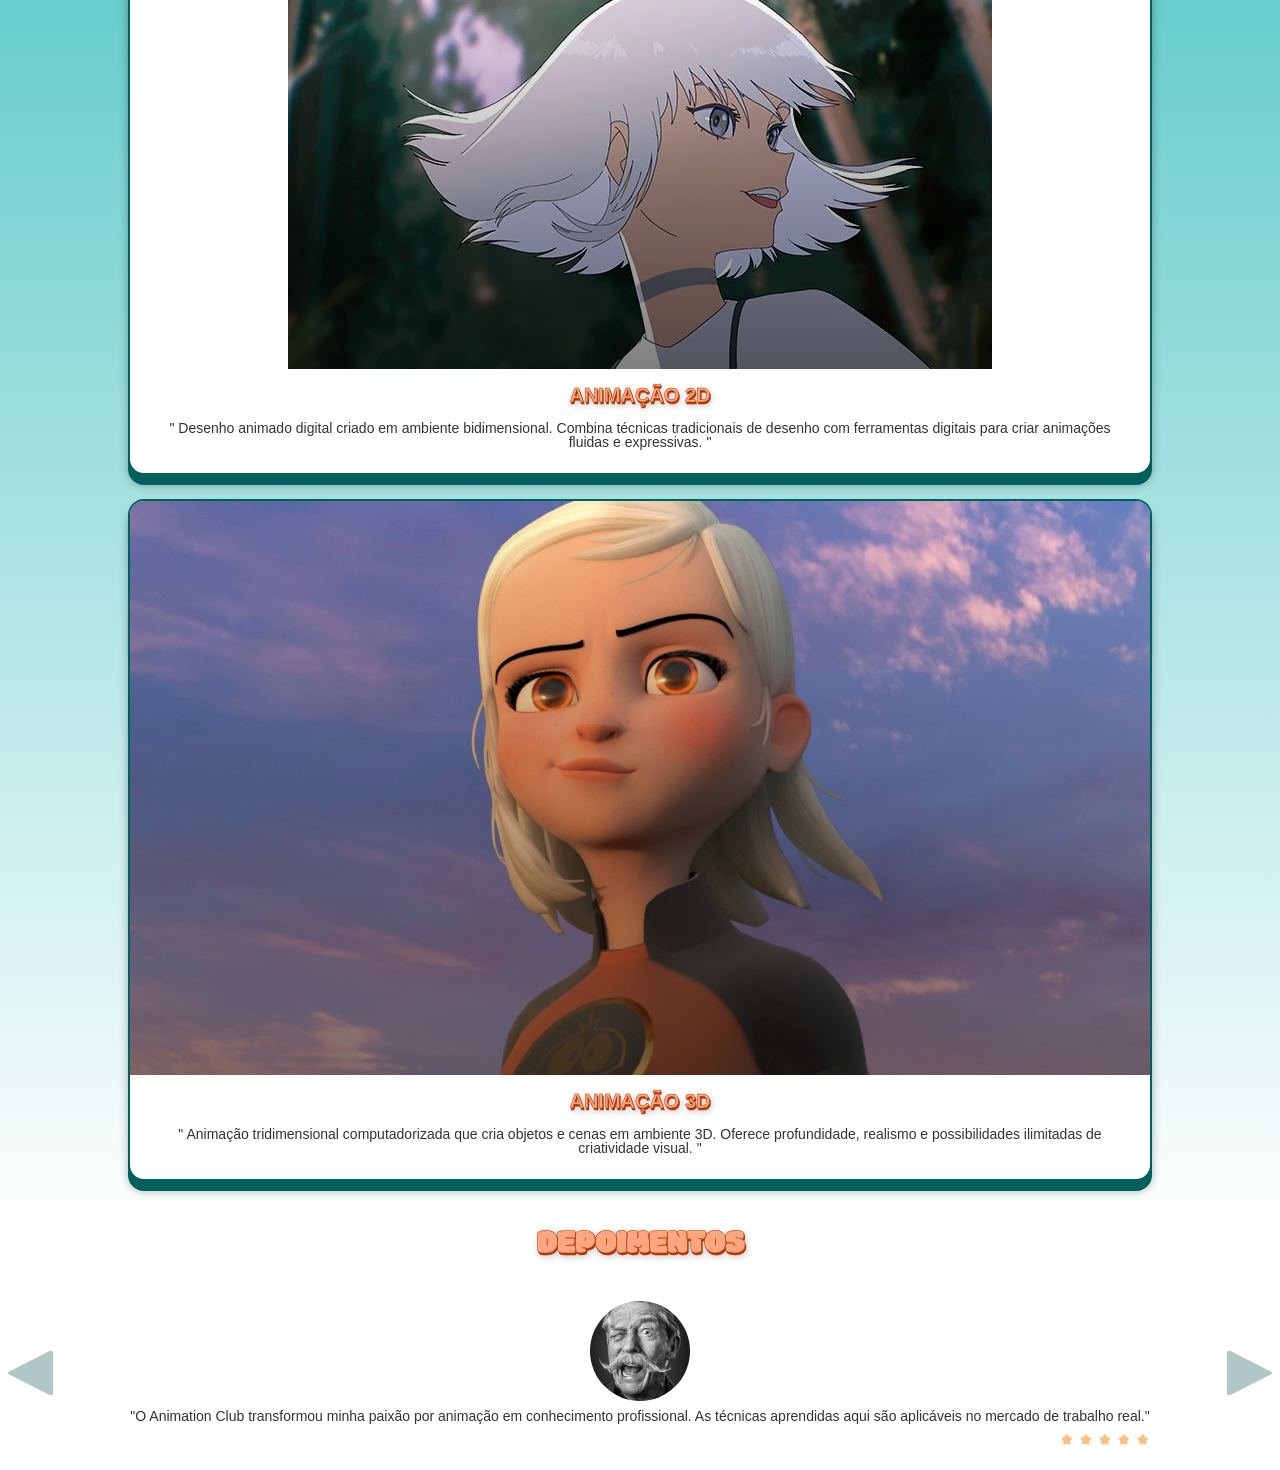
==== commit 9b3bf4d6: "added depoiments sect" ====
--- a/index.html
+++ b/index.html
@@ -101,6 +101,132 @@
 					</p>
 				</div>
 			</section>
+
+			<section class="depoimentos_container">
+				<h3>depoimentos</h3>
+				<div class="depoimentos_slider">
+					<div class="depoimentos">
+						<div class="wrapper_depoimento active" data-index="0">
+							<img src="./assets/images/portraits/01.jpg" alt="" />
+							<p class="depoimento-text">
+								"O Animation Club transformou minha paixão por animação em
+								conhecimento profissional. As técnicas aprendidas aqui são
+								aplicáveis no mercado de trabalho real."
+							</p>
+							<div class="stars">
+								<svg viewBox="0 0 24 24" xmlns="http://www.w3.org/2000/svg">
+									<path
+										d="M10.0802 7.89712C11.1568 5.96571 11.6952 5 12.5 5C13.3048 5 13.8432 5.96571 14.9198 7.89712L15.1984 8.3968C15.5043 8.94564 15.6573 9.22007 15.8958 9.40114C16.1343 9.5822 16.4314 9.64942 17.0255 9.78384L17.5664 9.90622C19.6571 10.3793 20.7025 10.6158 20.9512 11.4156C21.1999 12.2153 20.4872 13.0487 19.0619 14.7154L18.6932 15.1466C18.2881 15.6203 18.0856 15.8571 17.9945 16.1501C17.9034 16.443 17.934 16.759 17.9953 17.3909L18.051 17.9662C18.2665 20.19 18.3742 21.3019 17.7231 21.7962C17.072 22.2905 16.0932 21.8398 14.1357 20.9385L13.6292 20.7053C13.073 20.4492 12.7948 20.3211 12.5 20.3211C12.2052 20.3211 11.927 20.4492 11.3708 20.7053L10.8643 20.9385C8.90677 21.8398 7.928 22.2905 7.27688 21.7962C6.62575 21.3019 6.7335 20.19 6.94899 17.9662L7.00474 17.3909C7.06597 16.759 7.09659 16.443 7.00548 16.1501C6.91438 15.8571 6.71186 15.6203 6.30683 15.1466L5.93808 14.7154C4.51276 13.0487 3.8001 12.2153 4.04881 11.4156C4.29751 10.6158 5.34288 10.3793 7.43361 9.90622L7.9745 9.78384C8.56862 9.64942 8.86568 9.5822 9.1042 9.40114C9.34272 9.22007 9.4957 8.94565 9.80165 8.3968L10.0802 7.89712Z"
+									/>
+								</svg>
+								<svg viewBox="0 0 24 24" xmlns="http://www.w3.org/2000/svg">
+									<path
+										d="M10.0802 7.89712C11.1568 5.96571 11.6952 5 12.5 5C13.3048 5 13.8432 5.96571 14.9198 7.89712L15.1984 8.3968C15.5043 8.94564 15.6573 9.22007 15.8958 9.40114C16.1343 9.5822 16.4314 9.64942 17.0255 9.78384L17.5664 9.90622C19.6571 10.3793 20.7025 10.6158 20.9512 11.4156C21.1999 12.2153 20.4872 13.0487 19.0619 14.7154L18.6932 15.1466C18.2881 15.6203 18.0856 15.8571 17.9945 16.1501C17.9034 16.443 17.934 16.759 17.9953 17.3909L18.051 17.9662C18.2665 20.19 18.3742 21.3019 17.7231 21.7962C17.072 22.2905 16.0932 21.8398 14.1357 20.9385L13.6292 20.7053C13.073 20.4492 12.7948 20.3211 12.5 20.3211C12.2052 20.3211 11.927 20.4492 11.3708 20.7053L10.8643 20.9385C8.90677 21.8398 7.928 22.2905 7.27688 21.7962C6.62575 21.3019 6.7335 20.19 6.94899 17.9662L7.00474 17.3909C7.06597 16.759 7.09659 16.443 7.00548 16.1501C6.91438 15.8571 6.71186 15.6203 6.30683 15.1466L5.93808 14.7154C4.51276 13.0487 3.8001 12.2153 4.04881 11.4156C4.29751 10.6158 5.34288 10.3793 7.43361 9.90622L7.9745 9.78384C8.56862 9.64942 8.86568 9.5822 9.1042 9.40114C9.34272 9.22007 9.4957 8.94565 9.80165 8.3968L10.0802 7.89712Z"
+									/>
+								</svg>
+								<svg viewBox="0 0 24 24" xmlns="http://www.w3.org/2000/svg">
+									<path
+										d="M10.0802 7.89712C11.1568 5.96571 11.6952 5 12.5 5C13.3048 5 13.8432 5.96571 14.9198 7.89712L15.1984 8.3968C15.5043 8.94564 15.6573 9.22007 15.8958 9.40114C16.1343 9.5822 16.4314 9.64942 17.0255 9.78384L17.5664 9.90622C19.6571 10.3793 20.7025 10.6158 20.9512 11.4156C21.1999 12.2153 20.4872 13.0487 19.0619 14.7154L18.6932 15.1466C18.2881 15.6203 18.0856 15.8571 17.9945 16.1501C17.9034 16.443 17.934 16.759 17.9953 17.3909L18.051 17.9662C18.2665 20.19 18.3742 21.3019 17.7231 21.7962C17.072 22.2905 16.0932 21.8398 14.1357 20.9385L13.6292 20.7053C13.073 20.4492 12.7948 20.3211 12.5 20.3211C12.2052 20.3211 11.927 20.4492 11.3708 20.7053L10.8643 20.9385C8.90677 21.8398 7.928 22.2905 7.27688 21.7962C6.62575 21.3019 6.7335 20.19 6.94899 17.9662L7.00474 17.3909C7.06597 16.759 7.09659 16.443 7.00548 16.1501C6.91438 15.8571 6.71186 15.6203 6.30683 15.1466L5.93808 14.7154C4.51276 13.0487 3.8001 12.2153 4.04881 11.4156C4.29751 10.6158 5.34288 10.3793 7.43361 9.90622L7.9745 9.78384C8.56862 9.64942 8.86568 9.5822 9.1042 9.40114C9.34272 9.22007 9.4957 8.94565 9.80165 8.3968L10.0802 7.89712Z"
+									/>
+								</svg>
+								<svg viewBox="0 0 24 24" xmlns="http://www.w3.org/2000/svg">
+									<path
+										d="M10.0802 7.89712C11.1568 5.96571 11.6952 5 12.5 5C13.3048 5 13.8432 5.96571 14.9198 7.89712L15.1984 8.3968C15.5043 8.94564 15.6573 9.22007 15.8958 9.40114C16.1343 9.5822 16.4314 9.64942 17.0255 9.78384L17.5664 9.90622C19.6571 10.3793 20.7025 10.6158 20.9512 11.4156C21.1999 12.2153 20.4872 13.0487 19.0619 14.7154L18.6932 15.1466C18.2881 15.6203 18.0856 15.8571 17.9945 16.1501C17.9034 16.443 17.934 16.759 17.9953 17.3909L18.051 17.9662C18.2665 20.19 18.3742 21.3019 17.7231 21.7962C17.072 22.2905 16.0932 21.8398 14.1357 20.9385L13.6292 20.7053C13.073 20.4492 12.7948 20.3211 12.5 20.3211C12.2052 20.3211 11.927 20.4492 11.3708 20.7053L10.8643 20.9385C8.90677 21.8398 7.928 22.2905 7.27688 21.7962C6.62575 21.3019 6.7335 20.19 6.94899 17.9662L7.00474 17.3909C7.06597 16.759 7.09659 16.443 7.00548 16.1501C6.91438 15.8571 6.71186 15.6203 6.30683 15.1466L5.93808 14.7154C4.51276 13.0487 3.8001 12.2153 4.04881 11.4156C4.29751 10.6158 5.34288 10.3793 7.43361 9.90622L7.9745 9.78384C8.56862 9.64942 8.86568 9.5822 9.1042 9.40114C9.34272 9.22007 9.4957 8.94565 9.80165 8.3968L10.0802 7.89712Z"
+									/>
+								</svg>
+								<svg viewBox="0 0 24 24" xmlns="http://www.w3.org/2000/svg">
+									<path
+										d="M10.0802 7.89712C11.1568 5.96571 11.6952 5 12.5 5C13.3048 5 13.8432 5.96571 14.9198 7.89712L15.1984 8.3968C15.5043 8.94564 15.6573 9.22007 15.8958 9.40114C16.1343 9.5822 16.4314 9.64942 17.0255 9.78384L17.5664 9.90622C19.6571 10.3793 20.7025 10.6158 20.9512 11.4156C21.1999 12.2153 20.4872 13.0487 19.0619 14.7154L18.6932 15.1466C18.2881 15.6203 18.0856 15.8571 17.9945 16.1501C17.9034 16.443 17.934 16.759 17.9953 17.3909L18.051 17.9662C18.2665 20.19 18.3742 21.3019 17.7231 21.7962C17.072 22.2905 16.0932 21.8398 14.1357 20.9385L13.6292 20.7053C13.073 20.4492 12.7948 20.3211 12.5 20.3211C12.2052 20.3211 11.927 20.4492 11.3708 20.7053L10.8643 20.9385C8.90677 21.8398 7.928 22.2905 7.27688 21.7962C6.62575 21.3019 6.7335 20.19 6.94899 17.9662L7.00474 17.3909C7.06597 16.759 7.09659 16.443 7.00548 16.1501C6.91438 15.8571 6.71186 15.6203 6.30683 15.1466L5.93808 14.7154C4.51276 13.0487 3.8001 12.2153 4.04881 11.4156C4.29751 10.6158 5.34288 10.3793 7.43361 9.90622L7.9745 9.78384C8.56862 9.64942 8.86568 9.5822 9.1042 9.40114C9.34272 9.22007 9.4957 8.94565 9.80165 8.3968L10.0802 7.89712Z"
+									/>
+								</svg>
+							</div>
+						</div>
+						<div class="wrapper_depoimento" data-index="1">
+							<img src="./assets/images/portraits/02.jpg" alt="" />
+							<p class="depoimento-text">
+								"Nunca pensei que conseguiria dominar animação 3D, mas com a
+								dedicação dos instrutores e a comunidade do club, consegui criar
+								meus primeiros projetos!"
+							</p>
+							<div class="stars">
+								<svg viewBox="0 0 24 24" xmlns="http://www.w3.org/2000/svg">
+									<path
+										d="M10.0802 7.89712C11.1568 5.96571 11.6952 5 12.5 5C13.3048 5 13.8432 5.96571 14.9198 7.89712L15.1984 8.3968C15.5043 8.94564 15.6573 9.22007 15.8958 9.40114C16.1343 9.5822 16.4314 9.64942 17.0255 9.78384L17.5664 9.90622C19.6571 10.3793 20.7025 10.6158 20.9512 11.4156C21.1999 12.2153 20.4872 13.0487 19.0619 14.7154L18.6932 15.1466C18.2881 15.6203 18.0856 15.8571 17.9945 16.1501C17.9034 16.443 17.934 16.759 17.9953 17.3909L18.051 17.9662C18.2665 20.19 18.3742 21.3019 17.7231 21.7962C17.072 22.2905 16.0932 21.8398 14.1357 20.9385L13.6292 20.7053C13.073 20.4492 12.7948 20.3211 12.5 20.3211C12.2052 20.3211 11.927 20.4492 11.3708 20.7053L10.8643 20.9385C8.90677 21.8398 7.928 22.2905 7.27688 21.7962C6.62575 21.3019 6.7335 20.19 6.94899 17.9662L7.00474 17.3909C7.06597 16.759 7.09659 16.443 7.00548 16.1501C6.91438 15.8571 6.71186 15.6203 6.30683 15.1466L5.93808 14.7154C4.51276 13.0487 3.8001 12.2153 4.04881 11.4156C4.29751 10.6158 5.34288 10.3793 7.43361 9.90622L7.9745 9.78384C8.56862 9.64942 8.86568 9.5822 9.1042 9.40114C9.34272 9.22007 9.4957 8.94565 9.80165 8.3968L10.0802 7.89712Z"
+									/>
+								</svg>
+								<svg viewBox="0 0 24 24" xmlns="http://www.w3.org/2000/svg">
+									<path
+										d="M10.0802 7.89712C11.1568 5.96571 11.6952 5 12.5 5C13.3048 5 13.8432 5.96571 14.9198 7.89712L15.1984 8.3968C15.5043 8.94564 15.6573 9.22007 15.8958 9.40114C16.1343 9.5822 16.4314 9.64942 17.0255 9.78384L17.5664 9.90622C19.6571 10.3793 20.7025 10.6158 20.9512 11.4156C21.1999 12.2153 20.4872 13.0487 19.0619 14.7154L18.6932 15.1466C18.2881 15.6203 18.0856 15.8571 17.9945 16.1501C17.9034 16.443 17.934 16.759 17.9953 17.3909L18.051 17.9662C18.2665 20.19 18.3742 21.3019 17.7231 21.7962C17.072 22.2905 16.0932 21.8398 14.1357 20.9385L13.6292 20.7053C13.073 20.4492 12.7948 20.3211 12.5 20.3211C12.2052 20.3211 11.927 20.4492 11.3708 20.7053L10.8643 20.9385C8.90677 21.8398 7.928 22.2905 7.27688 21.7962C6.62575 21.3019 6.7335 20.19 6.94899 17.9662L7.00474 17.3909C7.06597 16.759 7.09659 16.443 7.00548 16.1501C6.91438 15.8571 6.71186 15.6203 6.30683 15.1466L5.93808 14.7154C4.51276 13.0487 3.8001 12.2153 4.04881 11.4156C4.29751 10.6158 5.34288 10.3793 7.43361 9.90622L7.9745 9.78384C8.56862 9.64942 8.86568 9.5822 9.1042 9.40114C9.34272 9.22007 9.4957 8.94565 9.80165 8.3968L10.0802 7.89712Z"
+									/>
+								</svg>
+								<svg viewBox="0 0 24 24" xmlns="http://www.w3.org/2000/svg">
+									<path
+										d="M10.0802 7.89712C11.1568 5.96571 11.6952 5 12.5 5C13.3048 5 13.8432 5.96571 14.9198 7.89712L15.1984 8.3968C15.5043 8.94564 15.6573 9.22007 15.8958 9.40114C16.1343 9.5822 16.4314 9.64942 17.0255 9.78384L17.5664 9.90622C19.6571 10.3793 20.7025 10.6158 20.9512 11.4156C21.1999 12.2153 20.4872 13.0487 19.0619 14.7154L18.6932 15.1466C18.2881 15.6203 18.0856 15.8571 17.9945 16.1501C17.9034 16.443 17.934 16.759 17.9953 17.3909L18.051 17.9662C18.2665 20.19 18.3742 21.3019 17.7231 21.7962C17.072 22.2905 16.0932 21.8398 14.1357 20.9385L13.6292 20.7053C13.073 20.4492 12.7948 20.3211 12.5 20.3211C12.2052 20.3211 11.927 20.4492 11.3708 20.7053L10.8643 20.9385C8.90677 21.8398 7.928 22.2905 7.27688 21.7962C6.62575 21.3019 6.7335 20.19 6.94899 17.9662L7.00474 17.3909C7.06597 16.759 7.09659 16.443 7.00548 16.1501C6.91438 15.8571 6.71186 15.6203 6.30683 15.1466L5.93808 14.7154C4.51276 13.0487 3.8001 12.2153 4.04881 11.4156C4.29751 10.6158 5.34288 10.3793 7.43361 9.90622L7.9745 9.78384C8.56862 9.64942 8.86568 9.5822 9.1042 9.40114C9.34272 9.22007 9.4957 8.94565 9.80165 8.3968L10.0802 7.89712Z"
+									/>
+								</svg>
+								<svg viewBox="0 0 24 24" xmlns="http://www.w3.org/2000/svg">
+									<path
+										d="M10.0802 7.89712C11.1568 5.96571 11.6952 5 12.5 5C13.3048 5 13.8432 5.96571 14.9198 7.89712L15.1984 8.3968C15.5043 8.94564 15.6573 9.22007 15.8958 9.40114C16.1343 9.5822 16.4314 9.64942 17.0255 9.78384L17.5664 9.90622C19.6571 10.3793 20.7025 10.6158 20.9512 11.4156C21.1999 12.2153 20.4872 13.0487 19.0619 14.7154L18.6932 15.1466C18.2881 15.6203 18.0856 15.8571 17.9945 16.1501C17.9034 16.443 17.934 16.759 17.9953 17.3909L18.051 17.9662C18.2665 20.19 18.3742 21.3019 17.7231 21.7962C17.072 22.2905 16.0932 21.8398 14.1357 20.9385L13.6292 20.7053C13.073 20.4492 12.7948 20.3211 12.5 20.3211C12.2052 20.3211 11.927 20.4492 11.3708 20.7053L10.8643 20.9385C8.90677 21.8398 7.928 22.2905 7.27688 21.7962C6.62575 21.3019 6.7335 20.19 6.94899 17.9662L7.00474 17.3909C7.06597 16.759 7.09659 16.443 7.00548 16.1501C6.91438 15.8571 6.71186 15.6203 6.30683 15.1466L5.93808 14.7154C4.51276 13.0487 3.8001 12.2153 4.04881 11.4156C4.29751 10.6158 5.34288 10.3793 7.43361 9.90622L7.9745 9.78384C8.56862 9.64942 8.86568 9.5822 9.1042 9.40114C9.34272 9.22007 9.4957 8.94565 9.80165 8.3968L10.0802 7.89712Z"
+									/>
+								</svg>
+								<svg viewBox="0 0 24 24" xmlns="http://www.w3.org/2000/svg">
+									<path
+										d="M10.0802 7.89712C11.1568 5.96571 11.6952 5 12.5 5C13.3048 5 13.8432 5.96571 14.9198 7.89712L15.1984 8.3968C15.5043 8.94564 15.6573 9.22007 15.8958 9.40114C16.1343 9.5822 16.4314 9.64942 17.0255 9.78384L17.5664 9.90622C19.6571 10.3793 20.7025 10.6158 20.9512 11.4156C21.1999 12.2153 20.4872 13.0487 19.0619 14.7154L18.6932 15.1466C18.2881 15.6203 18.0856 15.8571 17.9945 16.1501C17.9034 16.443 17.934 16.759 17.9953 17.3909L18.051 17.9662C18.2665 20.19 18.3742 21.3019 17.7231 21.7962C17.072 22.2905 16.0932 21.8398 14.1357 20.9385L13.6292 20.7053C13.073 20.4492 12.7948 20.3211 12.5 20.3211C12.2052 20.3211 11.927 20.4492 11.3708 20.7053L10.8643 20.9385C8.90677 21.8398 7.928 22.2905 7.27688 21.7962C6.62575 21.3019 6.7335 20.19 6.94899 17.9662L7.00474 17.3909C7.06597 16.759 7.09659 16.443 7.00548 16.1501C6.91438 15.8571 6.71186 15.6203 6.30683 15.1466L5.93808 14.7154C4.51276 13.0487 3.8001 12.2153 4.04881 11.4156C4.29751 10.6158 5.34288 10.3793 7.43361 9.90622L7.9745 9.78384C8.56862 9.64942 8.86568 9.5822 9.1042 9.40114C9.34272 9.22007 9.4957 8.94565 9.80165 8.3968L10.0802 7.89712Z"
+									/>
+								</svg>
+							</div>
+						</div>
+						<div class="wrapper_depoimento" data-index="2">
+							<img src="./assets/images/portraits/03.jpg" alt="" />
+							<p class="depoimento-text">
+								"O melhor lugar para aprender animação com pessoas que realmente
+								se importam. Recomendo o Animation Club para qualquer pessoa com
+								vontade de criar!"
+							</p>
+							<div class="stars">
+								<svg viewBox="0 0 24 24" xmlns="http://www.w3.org/2000/svg">
+									<path
+										d="M10.0802 7.89712C11.1568 5.96571 11.6952 5 12.5 5C13.3048 5 13.8432 5.96571 14.9198 7.89712L15.1984 8.3968C15.5043 8.94564 15.6573 9.22007 15.8958 9.40114C16.1343 9.5822 16.4314 9.64942 17.0255 9.78384L17.5664 9.90622C19.6571 10.3793 20.7025 10.6158 20.9512 11.4156C21.1999 12.2153 20.4872 13.0487 19.0619 14.7154L18.6932 15.1466C18.2881 15.6203 18.0856 15.8571 17.9945 16.1501C17.9034 16.443 17.934 16.759 17.9953 17.3909L18.051 17.9662C18.2665 20.19 18.3742 21.3019 17.7231 21.7962C17.072 22.2905 16.0932 21.8398 14.1357 20.9385L13.6292 20.7053C13.073 20.4492 12.7948 20.3211 12.5 20.3211C12.2052 20.3211 11.927 20.4492 11.3708 20.7053L10.8643 20.9385C8.90677 21.8398 7.928 22.2905 7.27688 21.7962C6.62575 21.3019 6.7335 20.19 6.94899 17.9662L7.00474 17.3909C7.06597 16.759 7.09659 16.443 7.00548 16.1501C6.91438 15.8571 6.71186 15.6203 6.30683 15.1466L5.93808 14.7154C4.51276 13.0487 3.8001 12.2153 4.04881 11.4156C4.29751 10.6158 5.34288 10.3793 7.43361 9.90622L7.9745 9.78384C8.56862 9.64942 8.86568 9.5822 9.1042 9.40114C9.34272 9.22007 9.4957 8.94565 9.80165 8.3968L10.0802 7.89712Z"
+									/>
+								</svg>
+								<svg viewBox="0 0 24 24" xmlns="http://www.w3.org/2000/svg">
+									<path
+										d="M10.0802 7.89712C11.1568 5.96571 11.6952 5 12.5 5C13.3048 5 13.8432 5.96571 14.9198 7.89712L15.1984 8.3968C15.5043 8.94564 15.6573 9.22007 15.8958 9.40114C16.1343 9.5822 16.4314 9.64942 17.0255 9.78384L17.5664 9.90622C19.6571 10.3793 20.7025 10.6158 20.9512 11.4156C21.1999 12.2153 20.4872 13.0487 19.0619 14.7154L18.6932 15.1466C18.2881 15.6203 18.0856 15.8571 17.9945 16.1501C17.9034 16.443 17.934 16.759 17.9953 17.3909L18.051 17.9662C18.2665 20.19 18.3742 21.3019 17.7231 21.7962C17.072 22.2905 16.0932 21.8398 14.1357 20.9385L13.6292 20.7053C13.073 20.4492 12.7948 20.3211 12.5 20.3211C12.2052 20.3211 11.927 20.4492 11.3708 20.7053L10.8643 20.9385C8.90677 21.8398 7.928 22.2905 7.27688 21.7962C6.62575 21.3019 6.7335 20.19 6.94899 17.9662L7.00474 17.3909C7.06597 16.759 7.09659 16.443 7.00548 16.1501C6.91438 15.8571 6.71186 15.6203 6.30683 15.1466L5.93808 14.7154C4.51276 13.0487 3.8001 12.2153 4.04881 11.4156C4.29751 10.6158 5.34288 10.3793 7.43361 9.90622L7.9745 9.78384C8.56862 9.64942 8.86568 9.5822 9.1042 9.40114C9.34272 9.22007 9.4957 8.94565 9.80165 8.3968L10.0802 7.89712Z"
+									/>
+								</svg>
+								<svg viewBox="0 0 24 24" xmlns="http://www.w3.org/2000/svg">
+									<path
+										d="M10.0802 7.89712C11.1568 5.96571 11.6952 5 12.5 5C13.3048 5 13.8432 5.96571 14.9198 7.89712L15.1984 8.3968C15.5043 8.94564 15.6573 9.22007 15.8958 9.40114C16.1343 9.5822 16.4314 9.64942 17.0255 9.78384L17.5664 9.90622C19.6571 10.3793 20.7025 10.6158 20.9512 11.4156C21.1999 12.2153 20.4872 13.0487 19.0619 14.7154L18.6932 15.1466C18.2881 15.6203 18.0856 15.8571 17.9945 16.1501C17.9034 16.443 17.934 16.759 17.9953 17.3909L18.051 17.9662C18.2665 20.19 18.3742 21.3019 17.7231 21.7962C17.072 22.2905 16.0932 21.8398 14.1357 20.9385L13.6292 20.7053C13.073 20.4492 12.7948 20.3211 12.5 20.3211C12.2052 20.3211 11.927 20.4492 11.3708 20.7053L10.8643 20.9385C8.90677 21.8398 7.928 22.2905 7.27688 21.7962C6.62575 21.3019 6.7335 20.19 6.94899 17.9662L7.00474 17.3909C7.06597 16.759 7.09659 16.443 7.00548 16.1501C6.91438 15.8571 6.71186 15.6203 6.30683 15.1466L5.93808 14.7154C4.51276 13.0487 3.8001 12.2153 4.04881 11.4156C4.29751 10.6158 5.34288 10.3793 7.43361 9.90622L7.9745 9.78384C8.56862 9.64942 8.86568 9.5822 9.1042 9.40114C9.34272 9.22007 9.4957 8.94565 9.80165 8.3968L10.0802 7.89712Z"
+									/>
+								</svg>
+								<svg viewBox="0 0 24 24" xmlns="http://www.w3.org/2000/svg">
+									<path
+										d="M10.0802 7.89712C11.1568 5.96571 11.6952 5 12.5 5C13.3048 5 13.8432 5.96571 14.9198 7.89712L15.1984 8.3968C15.5043 8.94564 15.6573 9.22007 15.8958 9.40114C16.1343 9.5822 16.4314 9.64942 17.0255 9.78384L17.5664 9.90622C19.6571 10.3793 20.7025 10.6158 20.9512 11.4156C21.1999 12.2153 20.4872 13.0487 19.0619 14.7154L18.6932 15.1466C18.2881 15.6203 18.0856 15.8571 17.9945 16.1501C17.9034 16.443 17.934 16.759 17.9953 17.3909L18.051 17.9662C18.2665 20.19 18.3742 21.3019 17.7231 21.7962C17.072 22.2905 16.0932 21.8398 14.1357 20.9385L13.6292 20.7053C13.073 20.4492 12.7948 20.3211 12.5 20.3211C12.2052 20.3211 11.927 20.4492 11.3708 20.7053L10.8643 20.9385C8.90677 21.8398 7.928 22.2905 7.27688 21.7962C6.62575 21.3019 6.7335 20.19 6.94899 17.9662L7.00474 17.3909C7.06597 16.759 7.09659 16.443 7.00548 16.1501C6.91438 15.8571 6.71186 15.6203 6.30683 15.1466L5.93808 14.7154C4.51276 13.0487 3.8001 12.2153 4.04881 11.4156C4.29751 10.6158 5.34288 10.3793 7.43361 9.90622L7.9745 9.78384C8.56862 9.64942 8.86568 9.5822 9.1042 9.40114C9.34272 9.22007 9.4957 8.94565 9.80165 8.3968L10.0802 7.89712Z"
+									/>
+								</svg>
+								<svg viewBox="0 0 24 24" xmlns="http://www.w3.org/2000/svg">
+									<path
+										d="M10.0802 7.89712C11.1568 5.96571 11.6952 5 12.5 5C13.3048 5 13.8432 5.96571 14.9198 7.89712L15.1984 8.3968C15.5043 8.94564 15.6573 9.22007 15.8958 9.40114C16.1343 9.5822 16.4314 9.64942 17.0255 9.78384L17.5664 9.90622C19.6571 10.3793 20.7025 10.6158 20.9512 11.4156C21.1999 12.2153 20.4872 13.0487 19.0619 14.7154L18.6932 15.1466C18.2881 15.6203 18.0856 15.8571 17.9945 16.1501C17.9034 16.443 17.934 16.759 17.9953 17.3909L18.051 17.9662C18.2665 20.19 18.3742 21.3019 17.7231 21.7962C17.072 22.2905 16.0932 21.8398 14.1357 20.9385L13.6292 20.7053C13.073 20.4492 12.7948 20.3211 12.5 20.3211C12.2052 20.3211 11.927 20.4492 11.3708 20.7053L10.8643 20.9385C8.90677 21.8398 7.928 22.2905 7.27688 21.7962C6.62575 21.3019 6.7335 20.19 6.94899 17.9662L7.00474 17.3909C7.06597 16.759 7.09659 16.443 7.00548 16.1501C6.91438 15.8571 6.71186 15.6203 6.30683 15.1466L5.93808 14.7154C4.51276 13.0487 3.8001 12.2153 4.04881 11.4156C4.29751 10.6158 5.34288 10.3793 7.43361 9.90622L7.9745 9.78384C8.56862 9.64942 8.86568 9.5822 9.1042 9.40114C9.34272 9.22007 9.4957 8.94565 9.80165 8.3968L10.0802 7.89712Z"
+									/>
+								</svg>
+							</div>
+						</div>
+					</div>
+					<div class="nav_depoimentos">
+						<svg class="seta" data-side="prev" viewBox="0 0 64 64" xmlns="http://www.w3.org/2000/svg">
+							<path
+								d="M0.310547 1.659C1.03672 0.177192 2.80347 -0.423544 4.25586 0.3172L62.8955 30.2313C64.3677 30.9823 64.3677 33.0164 62.8955 33.7674L4.25586 63.6824C2.80349 64.4231 1.0367 63.8224 0.310547 62.3406C0.0990037 61.9089 0.00241919 61.4498 0.00292969 60.9979L0 60.9998V2.99982H0.00292969C0.00265609 2.54849 0.0993497 2.09012 0.310547 1.659Z"
+							/>
+						</svg>
+						<svg class="seta" data-side="next" viewBox="0 0 64 64" xmlns="http://www.w3.org/2000/svg">
+							<path
+								d="M0.310547 1.659C1.03672 0.177192 2.80347 -0.423544 4.25586 0.3172L62.8955 30.2313C64.3677 30.9823 64.3677 33.0164 62.8955 33.7674L4.25586 63.6824C2.80349 64.4231 1.0367 63.8224 0.310547 62.3406C0.0990037 61.9089 0.00241919 61.4498 0.00292969 60.9979L0 60.9998V2.99982H0.00292969C0.00265609 2.54849 0.0993497 2.09012 0.310547 1.659Z"
+							/>
+						</svg>
+					</div>
+				</div>
+			</section>
 		</main>
 	</body>
 </html>
+
--- a/css/style.css
+++ b/css/style.css
@@ -42,6 +42,8 @@
 
 	transition: var(--transition-time-slow) var(--transition-ease-out-circle);
 	transition-property: transform;
+
+	pointer-events: none;
 }
 
 .open_nav {
@@ -73,6 +75,8 @@
 
 	position: absolute;
 	inset: 0;
+
+	pointer-events: auto;
 }
 
 aside:has(#open_nav_check:checked) {
@@ -104,6 +108,8 @@
 
 	transition: var(--transition-time-slow) linear;
 	transition-property: box-shadow;
+
+	pointer-events: auto;
 }
 
 aside:has(#open_nav_check:checked) .container_aside_nav {
@@ -435,7 +441,12 @@
 	gap: var(--spacing-lg);
 
 	padding-block: var(--spacing-xl) var(--spacing-2xl);
-	background: linear-gradient(to bottom, var(--color-primary) 0%, var(--color-bg-primary)) 70%;
+	background: linear-gradient(
+			to bottom,
+			var(--color-primary) 0%,
+			var(--color-bg-primary)
+		)
+		70%;
 
 	.plans-title {
 		font-size: calc(var(--font-size-3xl) * 1.5);
@@ -451,7 +462,6 @@
 }
 
 .wrapper_card {
-
 	display: grid;
 	justify-items: center;
 	align-items: center;
@@ -469,7 +479,9 @@
 
 	background: var(--color-bg-primary);
 	border: 2px solid hsl(from var(--color-primary) h s calc(l - 15));
-	box-shadow: 0 10px hsl(from var(--color-primary) h s calc(l - 15)), 0 10px 10px hsl(from var(--color-bg-dark) h s l / 0.3);
+	box-shadow:
+		0 10px hsl(from var(--color-primary) h s calc(l - 15)),
+		0 10px 10px hsl(from var(--color-bg-dark) h s l / 0.3);
 
 	overflow: hidden;
 
@@ -478,7 +490,7 @@
 
 		& img {
 			position: relative;
-	
+
 			width: 100%;
 			aspect-ratio: 16 / 9;
 			object-fit: cover;
@@ -493,15 +505,19 @@
 			width: 100%;
 			height: 100%;
 
-			background: linear-gradient(to bottom, rgba(0, 0, 0, 0), rgba(0, 0, 0, 0.5));
+			background: linear-gradient(
+				to bottom,
+				rgba(0, 0, 0, 0),
+				rgba(0, 0, 0, 0.5)
+			);
 		}
-
 	}
 
 	.card-title {
 		font-size: var(--font-size-xl);
 		text-transform: uppercase;
 		font-weight: var(--font-weight-bold);
+
 		color: var(--color-accent);
 
 		--color-3d-border: hsl(from var(--color-accent) h s calc(l - 40));
@@ -520,7 +536,137 @@
 
 		&::after,
 		&::before {
-			content: "\"";
+			content: '"';
+		}
+	}
+}
+
+/* DEPOIMENTOS */
+
+.depoimentos_container {
+	width: 100%;
+
+	& h3 {
+		text-align: center;
+		text-transform: uppercase;
+		font-size: var(--font-size-3xl);
+		font-weight: var(--font-weight-bold);
+		font-family: var(--font-family-heading);
+
+		color: var(--color-accent);
+
+		--color-3d-border: hsl(from var(--color-accent) h s calc(l - 40));
+
+		-webkit-text-stroke: 0.5px var(--color-3d-border);
+		filter: drop-shadow(1px 2px var(--color-3d-border))
+			drop-shadow(1px 2px 3px rgba(0, 0, 0, 0.2));
+
+		margin-bottom: var(--spacing-md);
+	}
+}
+
+.depoimentos_slider {
+	position: relative;
+
+	width: 100%;
+	height: fit-content;
+
+	overflow: hidden;
+}
+
+.depoimentos {
+	display: flex;
+	align-content: center;
+	justify-content: flex-start;
+
+	width: 100%;
+	height: inherit;
+
+	transform: translateX(calc(var(--index-depoimento) * -100%));
+
+	transition: 400ms var(--transition-ease-out-circle);
+	transition-property: transform;
+}
+
+.wrapper_depoimento {
+	display: grid;
+	grid-template-rows: 100px auto auto;
+
+	align-items: center;
+	justify-content: center;
+	align-content: center;
+	justify-items: center;
+
+	padding: var(--spacing-lg) var(--spacing-3xl);
+
+	gap: var(--spacing-sm);
+
+	flex-shrink: 0;
+
+	width: 100%;
+	height: inherit;
+
+	& img {
+		height: 100%;
+		aspect-ratio: 1;
+		object-fit: cover;
+		border-radius: var(--border-radius-full);
+
+		margin-inline: auto;
+	}
+
+	.depoimento-text {
+		font-size: var(--font-size-sm);
+		text-align: center;
+
+		color: var(--color-text-secondary);
+	}
+
+	.stars {
+		display: flex;
+		justify-content: flex-end;
+
+		width: 100%;
+		height: inherit;
+
+		gap: var(--spacing-xs);
+
+		& svg {
+			height: 15px;
+			aspect-ratio: 1;
+
+			fill: hsl(from var(--color-accent) calc(h + 12) s l);
+		}
+	}
+}
+
+.nav_depoimentos {
+	position: absolute;
+
+	inset-inline: var(--spacing-sm);
+	top: 50%;
+	transform: translateY(-50%);
+
+	display: flex;
+	justify-content: space-between;
+
+	& svg {
+		max-width: 45px;
+		aspect-ratio: 1;
+
+		fill: hsl(from var(--color-primary) h s calc(l - 20));
+		opacity: 0.3;
+
+		transition: var(--transition-time-fast) ease;
+		transition-property: opacity, scale;
+
+		&:first-child {
+			rotate: 180deg;
+		}
+
+		&:active {
+			opacity: 0.2;
+			scale: 0.95;
 		}
 	}
 }
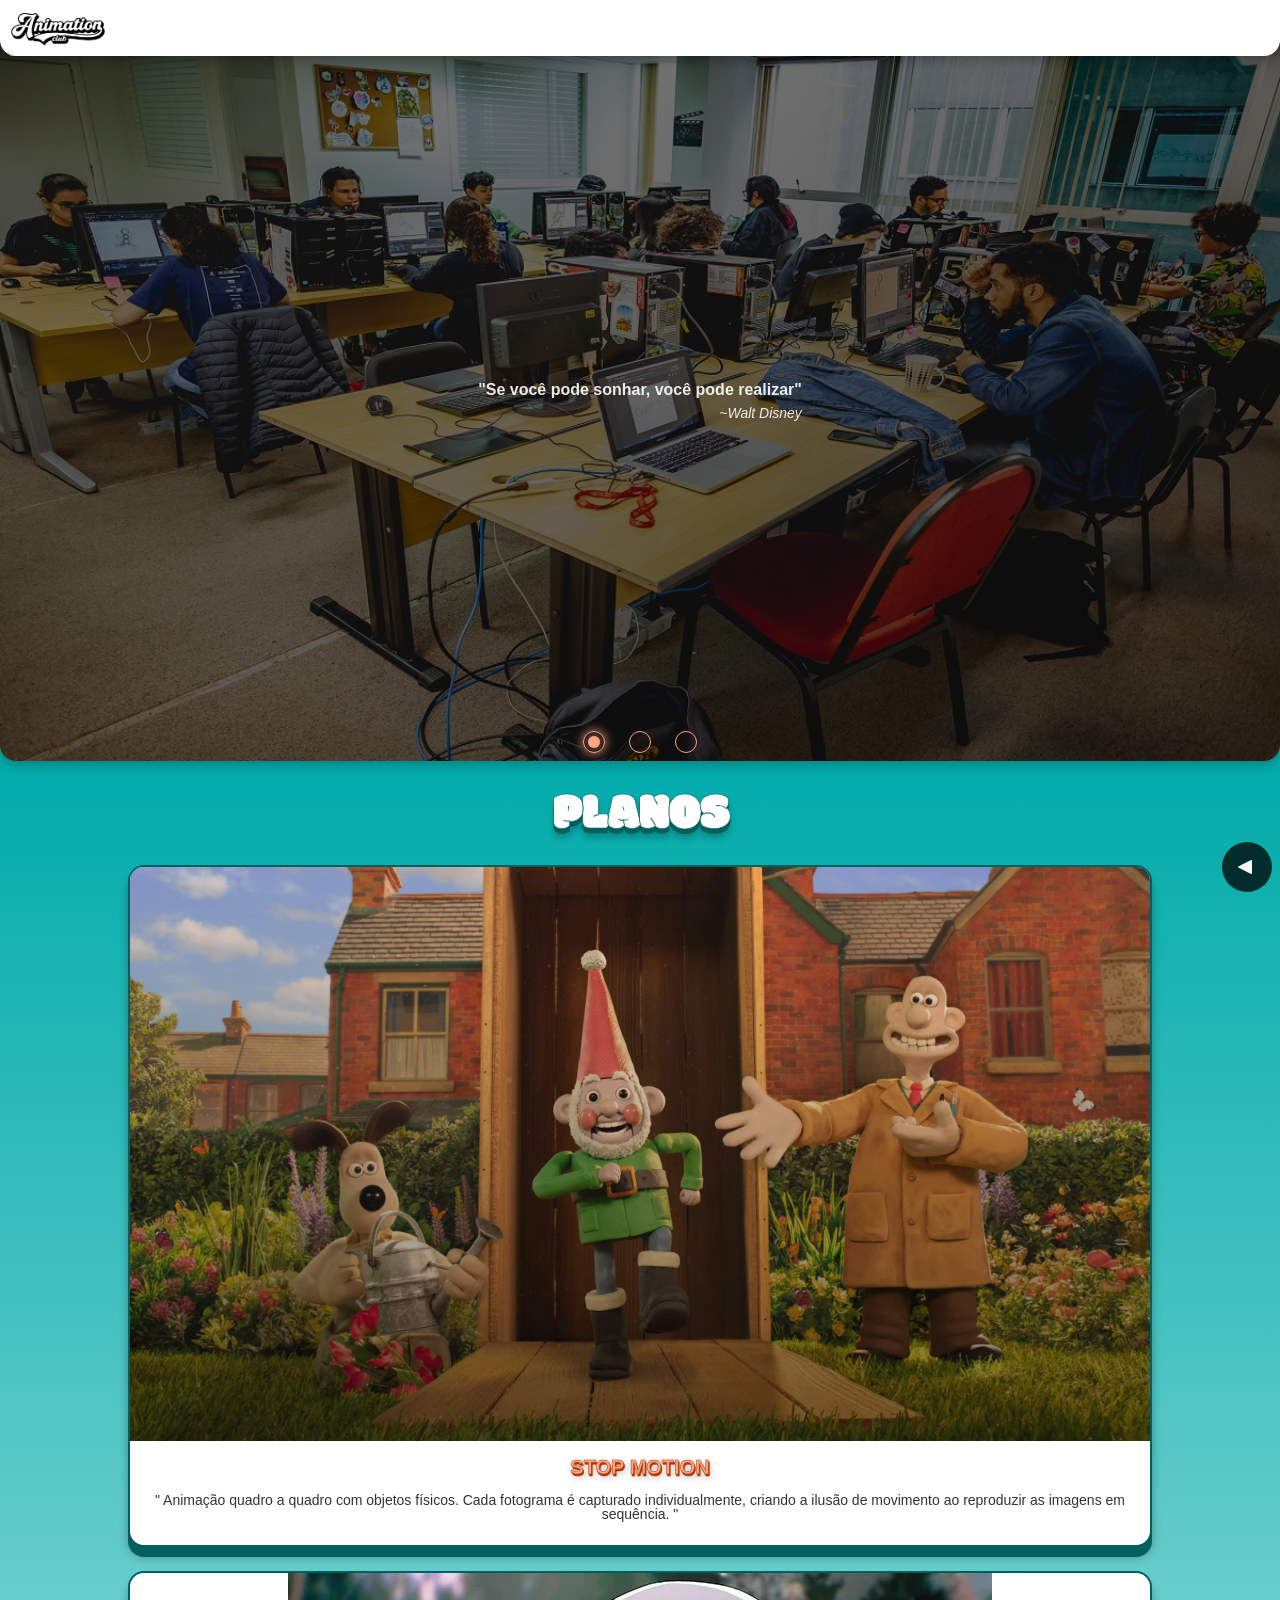
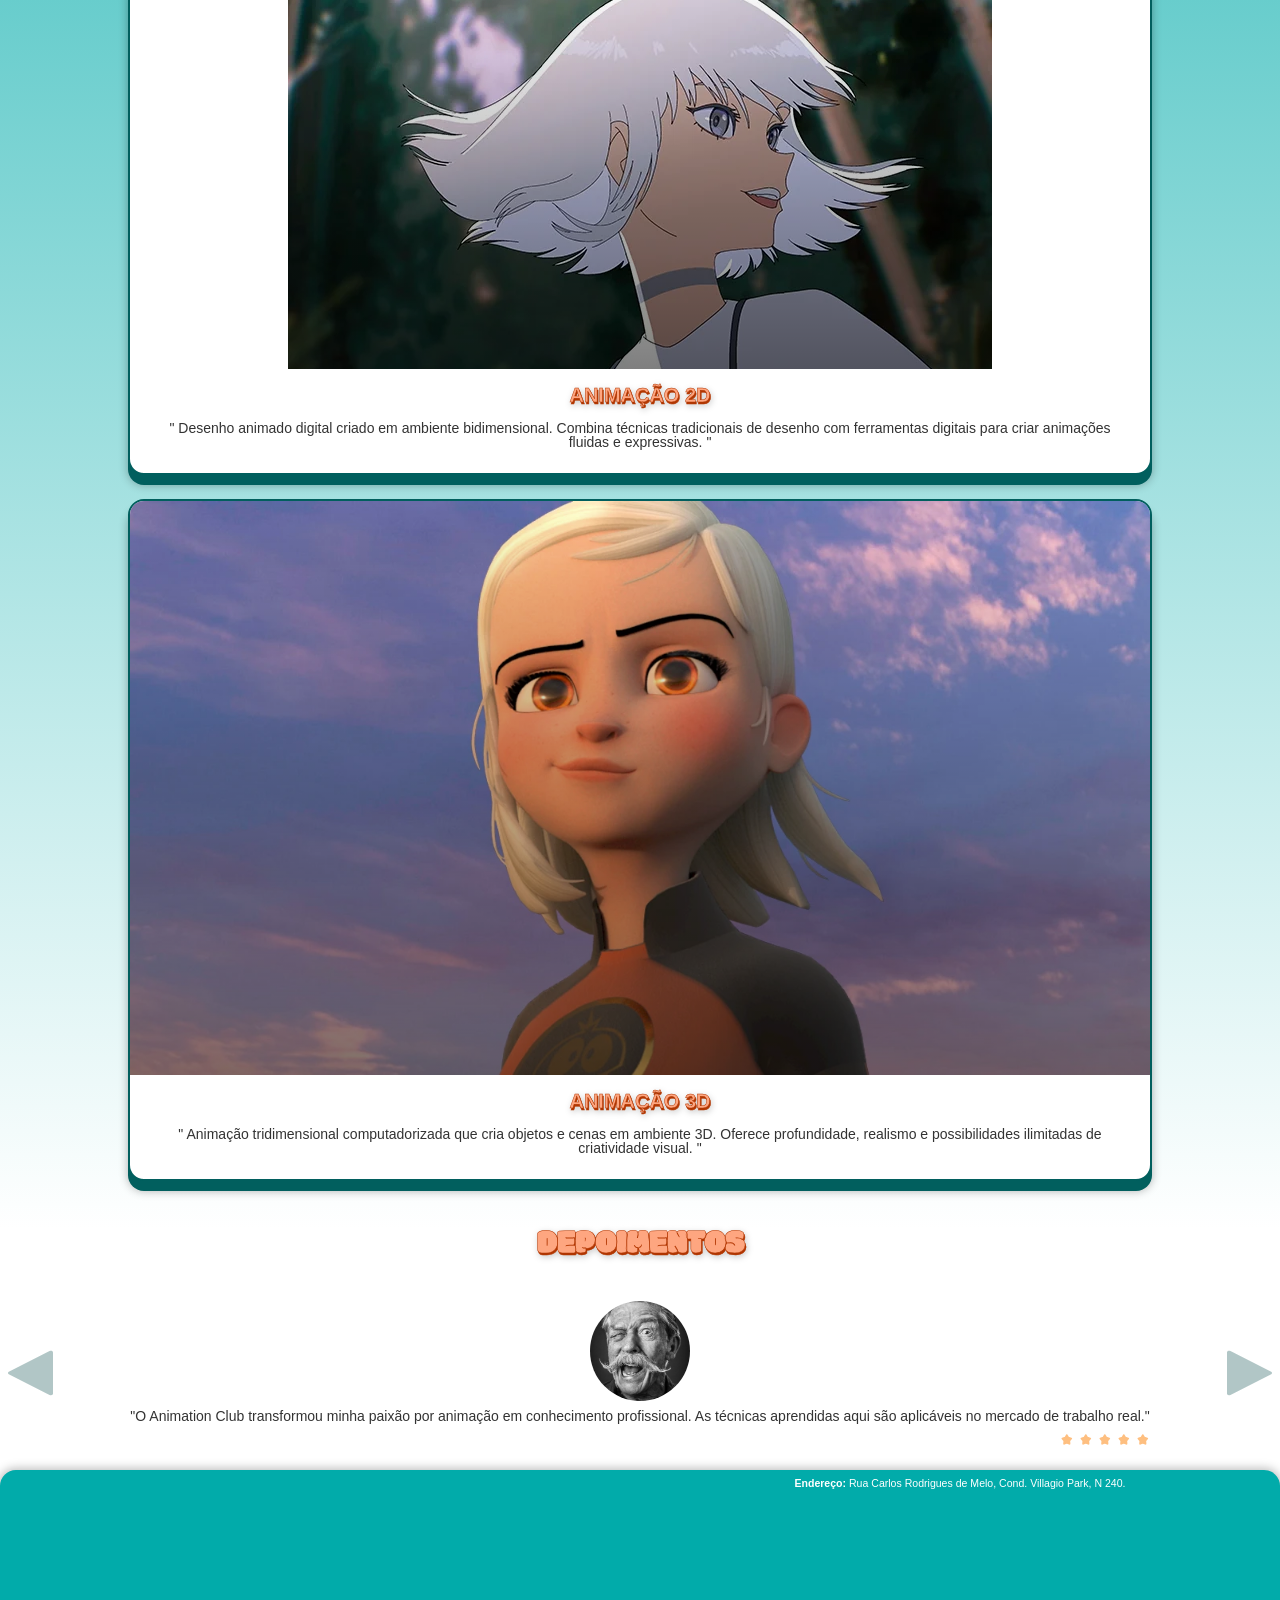
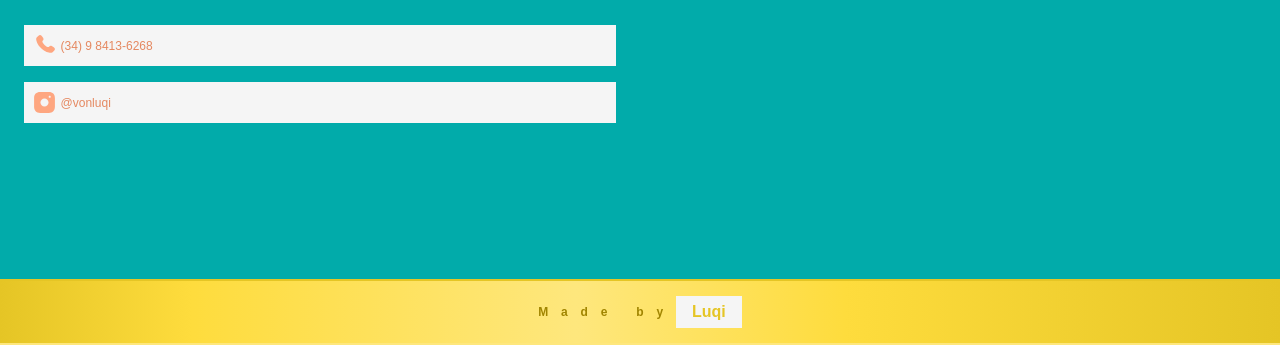
==== commit 0aeab441: "Added selected page" ====
--- a/index.html
+++ b/index.html
@@ -9,6 +9,7 @@
 		<link rel="stylesheet" href="./css/default.css" />
 		<link rel="stylesheet" href="./css/style.css" />
 
+		<script src="./scripts/functions.js" defer></script>
 		<script src="./scripts/loadModularPages.js" defer></script>
 		<script src="./scripts/slider.js" defer></script>
 	</head>
@@ -213,12 +214,22 @@
 						</div>
 					</div>
 					<div class="nav_depoimentos">
-						<svg class="seta" data-side="prev" viewBox="0 0 64 64" xmlns="http://www.w3.org/2000/svg">
+						<svg
+							class="seta"
+							data-side="prev"
+							viewBox="0 0 64 64"
+							xmlns="http://www.w3.org/2000/svg"
+						>
 							<path
 								d="M0.310547 1.659C1.03672 0.177192 2.80347 -0.423544 4.25586 0.3172L62.8955 30.2313C64.3677 30.9823 64.3677 33.0164 62.8955 33.7674L4.25586 63.6824C2.80349 64.4231 1.0367 63.8224 0.310547 62.3406C0.0990037 61.9089 0.00241919 61.4498 0.00292969 60.9979L0 60.9998V2.99982H0.00292969C0.00265609 2.54849 0.0993497 2.09012 0.310547 1.659Z"
 							/>
 						</svg>
-						<svg class="seta" data-side="next" viewBox="0 0 64 64" xmlns="http://www.w3.org/2000/svg">
+						<svg
+							class="seta"
+							data-side="next"
+							viewBox="0 0 64 64"
+							xmlns="http://www.w3.org/2000/svg"
+						>
 							<path
 								d="M0.310547 1.659C1.03672 0.177192 2.80347 -0.423544 4.25586 0.3172L62.8955 30.2313C64.3677 30.9823 64.3677 33.0164 62.8955 33.7674L4.25586 63.6824C2.80349 64.4231 1.0367 63.8224 0.310547 62.3406C0.0990037 61.9089 0.00241919 61.4498 0.00292969 60.9979L0 60.9998V2.99982H0.00292969C0.00265609 2.54849 0.0993497 2.09012 0.310547 1.659Z"
 							/>
@@ -227,6 +238,6 @@
 				</div>
 			</section>
 		</main>
+		<footer></footer>
 	</body>
 </html>
-
--- a/css/style.css
+++ b/css/style.css
@@ -53,8 +53,8 @@
 	align-items: center;
 	justify-content: center;
 
-	width: 75px;
-	height: fit-content;
+	width: var(--width-btn-nav);
+	aspect-ratio: 1;
 	padding: var(--spacing-md);
 	margin: var(--spacing-sm);
 
@@ -88,8 +88,9 @@
 }
 
 .open_nav svg {
-	padding-left: var(--spacing-sm);
-	padding-block: var(--spacing-xs);
+	padding-left: 4px;
+	height: 100%;
+	aspect-ratio: 1;
 	fill: var(--color-bg-secondary);
 }
 
@@ -244,6 +245,7 @@
 body {
 	--spacing-header: 56.25px;
 	--spacing-reverse-border-radius: 15px;
+	--width-btn-nav: 50px;
 
 	min-height: calc(
 		100dvh - var(--spacing-header) + var(--spacing-reverse-border-radius)
@@ -671,6 +673,139 @@
 	}
 }
 
+/* FOOTER */
+
+footer {
+	height: fit-content;
+	min-height: 200px;
+	width: 100%;
+
+	background: var(--color-primary);
+	box-shadow: 0 0 10px 2px hsl(from var(--color-bg-dark) h s l / 0.25);
+
+	display: flex;
+	flex-wrap: wrap;
+
+	align-items: center;
+
+	border-radius: var(--border-radius-lg) var(--border-radius-lg) 0 0;
+
+	.footer-contato,
+	.footer-map {
+		width: 50%;
+		height: 100%;
+		padding: var(--spacing-sm);
+	}
+	.footer-contato {
+		display: flex;
+		flex-direction: column;
+
+		gap: var(--spacing-md);
+
+		align-items: center;
+		justify-content: space-evenly;
+
+		& a {
+			width: 95%;
+		}
+
+		.wrapper_contato {
+			display: flex;
+			width: 100%;
+
+			gap: var(--spacing-xs);
+			align-items: center;
+			justify-content: flex-start;
+
+			padding: var(--spacing-sm);
+			background: var(--color-bg-secondary);
+			border-radius: var(--border-radius-md);
+			border-radius: if(
+				supports(corner-shape: squircle): var(--border-radius-full) ;
+					else: var(--border-radius-md) ;
+			);
+			corner-shape: squircle;
+
+			& svg {
+				height: 25px;
+				fill: var(--color-accent);
+				aspect-ratio: 1;
+			}
+
+			& span {
+				color: var(--color-peach-dark);
+				font-size: var(--font-size-xs);
+			}
+		}
+	}
+
+	.footer-map {
+		display: grid;
+
+		place-items: center;
+		gap: var(--spacing-sm);
+
+		& p {
+			text-align: center;
+			font-size: 0.66rem;
+			color: var(--color-text-inverse);
+			font-weight: var(--font-weight-semibold);
+
+			& span {
+				font-weight: var(--font-weight-light);
+			}
+		}
+
+		& iframe {
+			width: 60%;
+			aspect-ratio: 1;
+			border-radius: var(--border-radius-full);
+		}
+	}
+
+	.credito {
+		display: flex;
+
+		align-items: center;
+		justify-content: center;
+
+		font-size: var(--font-size-xs);
+		font-weight: var(--font-weight-bold);
+		color: hsl(from var(--color-butter) h s calc(l - 30));
+
+		height: calc(var(--spacing-sm) * 2 + var(--width-btn-nav));
+		width: 100%;
+		background: linear-gradient(
+			to right,
+			var(--color-butter-dark) 0%,
+			var(--color-butter) 15%,
+			var(--color-butter-light) 45%,
+			var(--color-butter) 66%,
+			var(--color-butter-dark) 100%
+		);
+		border-top: 2px solid var(--color-butter-dark);
+		border-bottom: 2px solid var(--color-butter-light);
+
+		letter-spacing: 0.8rem;
+
+		& span {
+			color: var(--color-butter-dark);
+			background: var(--color-bg-secondary);
+			padding: var(--spacing-sm) var(--spacing-md);
+
+			font-size: var(--font-size-base);
+			letter-spacing: 0;
+
+			border-radius: var(--border-radius-md);
+			border-radius: if(
+				supports(corner-shape: squircle): var(--border-radius-full) ;
+					else: var(--border-radius-md) ;
+			);
+			corner-shape: squircle;
+		}
+	}
+}
+
 /* Celulares médios e grandes */
 @media only screen and (min-width: var(--breakpoint-sm)) {
 }
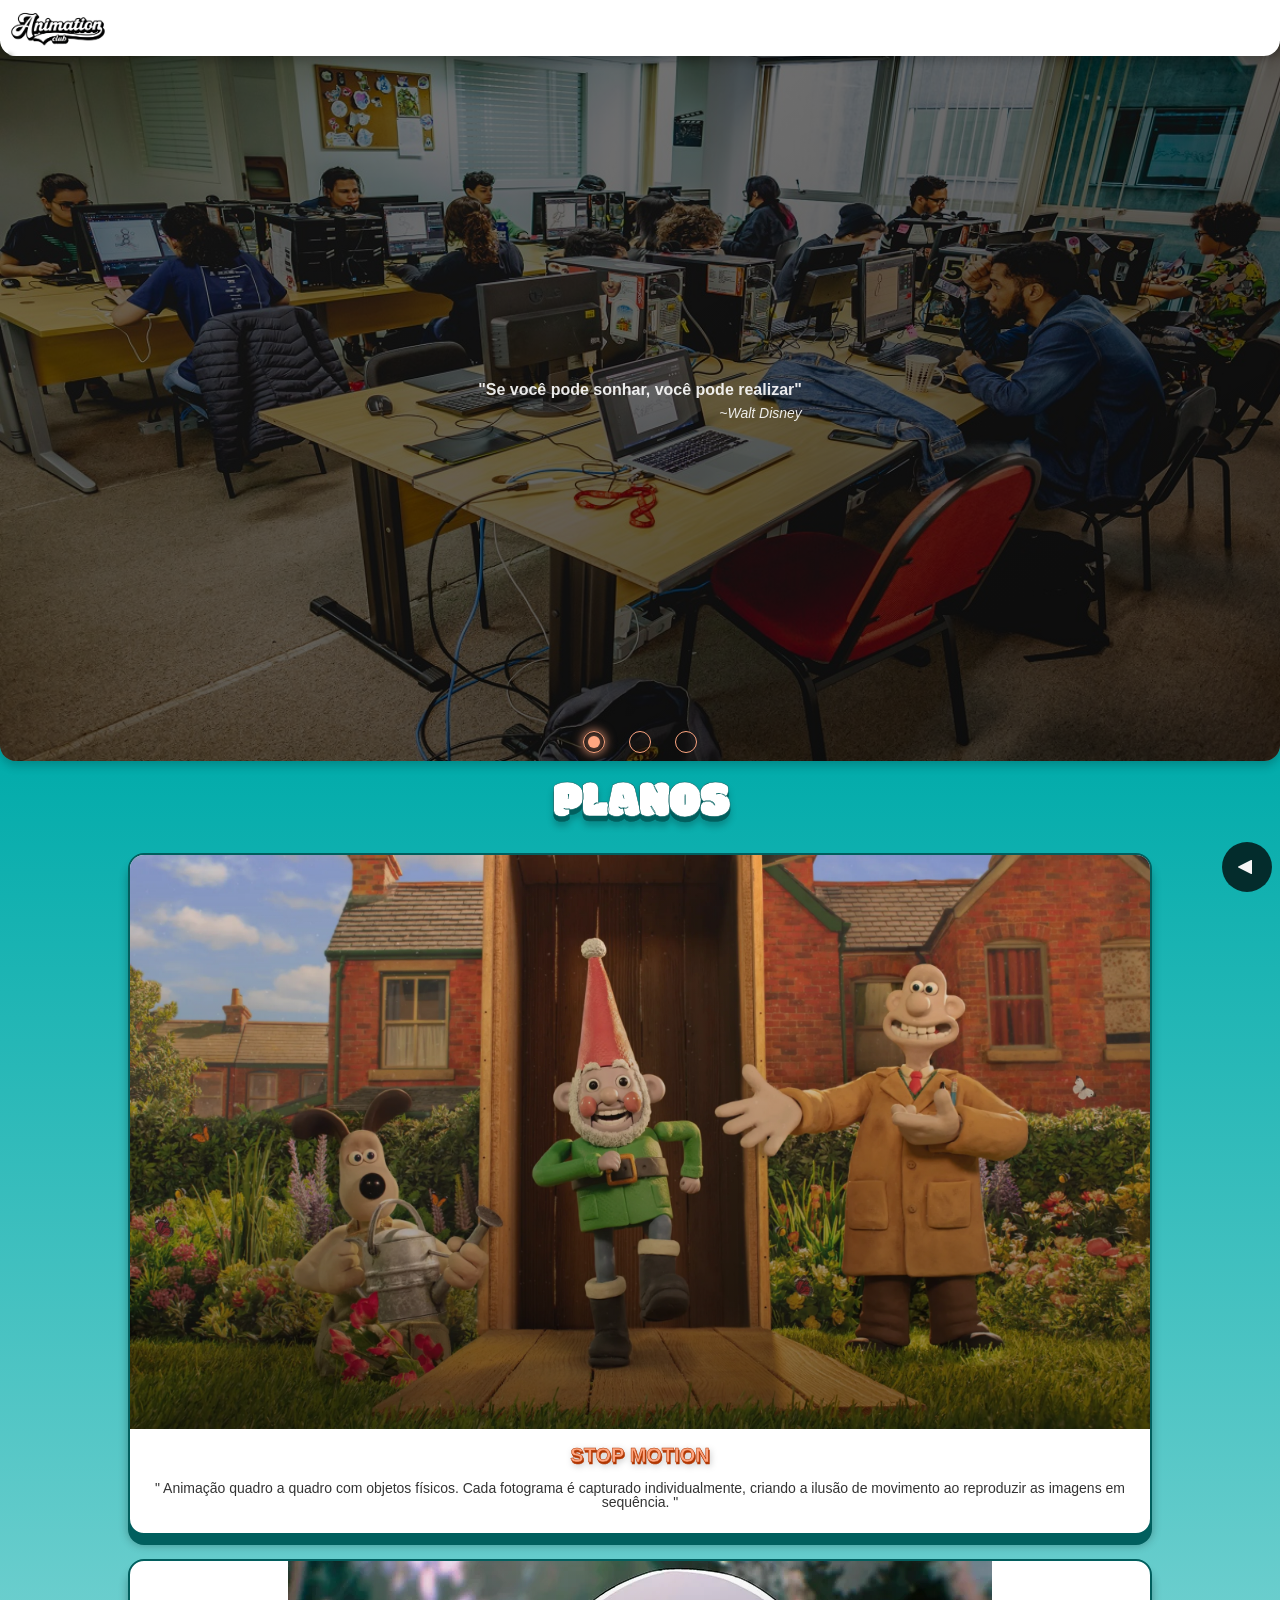
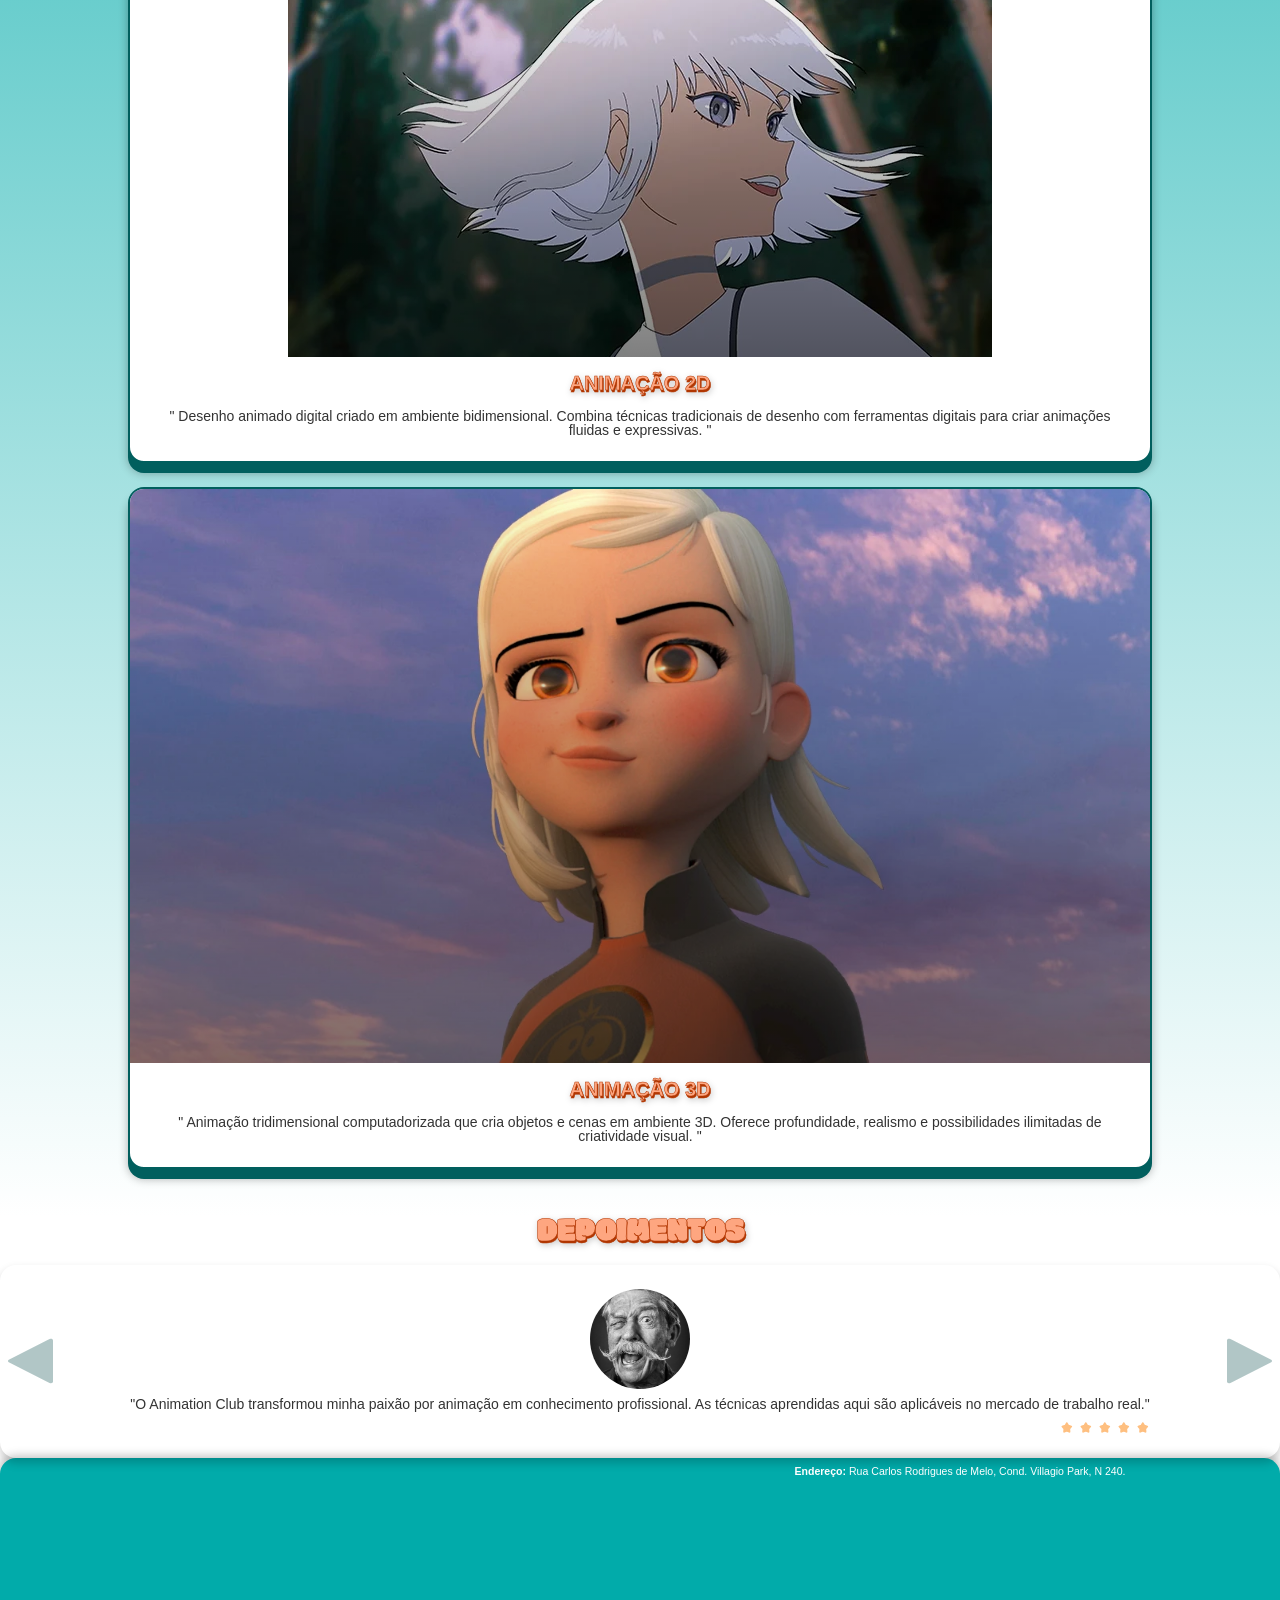
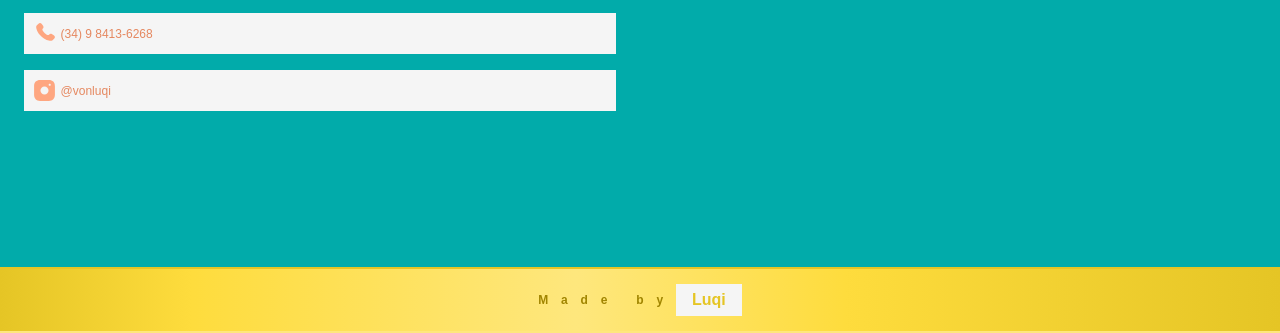
==== commit d4d63211: "Added `tecnicas.html`" ====
--- a/index.html
+++ b/index.html
@@ -18,16 +18,16 @@
 		<aside></aside>
 		<main>
 			<div class="white-inverse-border"></div>
-			<section class="hero_slider_container">
-				<div class="slider_images">
-					<div class="slide">
+			<section class="slider slider--hero" data-slider="auto" data-slider-prop="--index-slide">
+				<div class="slider__track">
+					<div class="slider__item">
 						<img src="./assets/images/hero-slide/01.jpg" alt="" />
 						<span class="slide_desc"
 							>"Se você pode sonhar, você pode realizar"
 							<span class="autor">Walt Disney</span></span
 						>
 					</div>
-					<div class="slide">
+					<div class="slider__item">
 						<img src="./assets/images/hero-slide/02.jpg" alt="" />
 						<span class="slide_desc"
 							>"O mais importante na animação são as emoções e as ideias que
@@ -35,7 +35,7 @@
 							<span class="autor">Glenn Vilppu</span></span
 						>
 					</div>
-					<div class="slide">
+					<div class="slider__item">
 						<img src="./assets/images/hero-slide/03.jpg" alt="" />
 						<span class="slide_desc"
 							>"Animação significa evocar a vida, não imitá-la."
@@ -43,24 +43,24 @@
 						>
 					</div>
 				</div>
-				<div class="slider_nav">
+				<div class="slider__nav">
 					<input
 						type="radio"
 						name="nav-hero-slider"
-						class="hero-slider-radio"
+						class="slider__dot"
 						data-index="0"
 						checked
 					/>
 					<input
 						type="radio"
 						name="nav-hero-slider"
-						class="hero-slider-radio"
+						class="slider__dot"
 						data-index="1"
 					/>
 					<input
 						type="radio"
 						name="nav-hero-slider"
-						class="hero-slider-radio"
+						class="slider__dot"
 						data-index="2"
 					/>
 				</div>
@@ -105,9 +105,9 @@
 
 			<section class="depoimentos_container">
 				<h3>depoimentos</h3>
-				<div class="depoimentos_slider">
-					<div class="depoimentos">
-						<div class="wrapper_depoimento active" data-index="0">
+				<div class="slider slider--testimonials" data-slider="manual" data-slider-prop="--index-depoimento">
+					<div class="slider__track">
+						<div class="slider__item wrapper_depoimento active" data-index="0">
 							<img src="./assets/images/portraits/01.jpg" alt="" />
 							<p class="depoimento-text">
 								"O Animation Club transformou minha paixão por animação em
@@ -142,7 +142,7 @@
 								</svg>
 							</div>
 						</div>
-						<div class="wrapper_depoimento" data-index="1">
+						<div class="slider__item wrapper_depoimento" data-index="1">
 							<img src="./assets/images/portraits/02.jpg" alt="" />
 							<p class="depoimento-text">
 								"Nunca pensei que conseguiria dominar animação 3D, mas com a
@@ -177,7 +177,7 @@
 								</svg>
 							</div>
 						</div>
-						<div class="wrapper_depoimento" data-index="2">
+						<div class="slider__item wrapper_depoimento" data-index="2">
 							<img src="./assets/images/portraits/03.jpg" alt="" />
 							<p class="depoimento-text">
 								"O melhor lugar para aprender animação com pessoas que realmente
@@ -213,10 +213,11 @@
 							</div>
 						</div>
 					</div>
-					<div class="nav_depoimentos">
+					<div class="slider__nav nav_depoimentos">
 						<svg
-							class="seta"
+							class="slider__btn"
 							data-side="prev"
+							data-slider-role="prev"
 							viewBox="0 0 64 64"
 							xmlns="http://www.w3.org/2000/svg"
 						>
@@ -225,8 +226,9 @@
 							/>
 						</svg>
 						<svg
-							class="seta"
+							class="slider__btn"
 							data-side="next"
+							data-slider-role="next"
 							viewBox="0 0 64 64"
 							xmlns="http://www.w3.org/2000/svg"
 						>
--- a/css/default.css
+++ b/css/default.css
@@ -137,4 +137,118 @@
 	clip: rect(0,0,0,0);
 	white-space: nowrap;
 	border-width: 0;
+}
+
+a {
+	cursor: none;
+}
+
+/* ==================== SLIDER (BASE) ==================== */
+
+.slider {
+	--slider-index: 0;
+	--slider-radius: var(--border-radius-lg);
+	--slider-shadow: 0 5px 10px hsl(from var(--color-bg-dark) h s l / 0.2);
+	--slider-overflow-x: hidden;
+
+	--slider-track-transition: 600ms var(--transition-ease-out-circle);
+	--slider-track-gap: 0;
+	--slider-track-aspect: auto;
+	--slider-track-align: stretch;
+
+	--slider-item-aspect: auto;
+
+	--slider-nav-gap: var(--spacing-lg);
+
+	--slider-dot-size: 20px;
+	--slider-dot-border: 1px solid var(--color-accent);
+	--slider-dot-active-shadow: 0 0 10px 2px hsl(from var(--color-accent) h s l / 0.5);
+	--slider-dot-active-scale: 1;
+	--slider-dot-bg: transparent;
+	--slider-dot-circle-bg: var(--color-accent);
+
+	--slider-btn-size: 45px;
+	--slider-btn-fill: hsl(from var(--color-primary) h s calc(l - 20));
+	--slider-btn-opacity: 0.3;
+
+	position: relative;
+	width: 100%;
+	border-radius: var(--slider-radius);
+	box-shadow: var(--slider-shadow);
+	overflow-x: var(--slider-overflow-x);
+}
+
+.slider__track {
+	display: flex;
+	align-items: var(--slider-track-align);
+	gap: var(--slider-track-gap);
+	width: 100%;
+	aspect-ratio: var(--slider-track-aspect);
+	transform: translateX(calc(var(--slider-index) * -100%));
+	transition: var(--slider-track-transition);
+	transition-property: transform;
+}
+
+.slider__item {
+	width: 100%;
+	flex-shrink: 0;
+	aspect-ratio: var(--slider-item-aspect);
+}
+
+.slider__nav {
+	display: flex;
+	align-items: center;
+	justify-content: center;
+	gap: var(--slider-nav-gap);
+}
+
+.slider__dot {
+	all: unset;
+	position: relative;
+	display: flex;
+	align-items: center;
+	justify-content: center;
+	width: var(--slider-dot-size);
+	aspect-ratio: 1;
+	border-radius: var(--border-radius-full);
+	background: var(--slider-dot-bg);
+	border: var(--slider-dot-border);
+	backdrop-filter: blur(10px);
+	transition: var(--transition-time-base) ease;
+	transition-property: box-shadow;
+
+	&::after {
+		content: '';
+		position: absolute;
+		width: 60%;
+		aspect-ratio: 1;
+		border-radius: var(--border-radius-full);
+		transform: scale(0);
+		background: var(--slider-dot-circle-bg);
+		box-shadow: var(--slider-dot-active-shadow);
+		transition: var(--transition-time-slow) var(--transition-ease-out-back);
+		transition-property: transform;
+	}
+}
+
+.slider__dot:checked {
+	box-shadow: var(--slider-dot-active-shadow);
+
+	&::after {
+		transform: scale(var(--slider-dot-active-scale));
+	}
+}
+
+.slider__btn {
+	max-width: var(--slider-btn-size);
+	aspect-ratio: 1;
+	fill: var(--slider-btn-fill);
+	opacity: var(--slider-btn-opacity);
+	transition: var(--transition-time-fast) ease;
+	transition-property: opacity, scale;
+}
+
+.slider__btn:active {
+	opacity: 0.2;
+	scale: 0.95;
 }
--- a/css/style.css
+++ b/css/style.css
@@ -35,7 +35,7 @@
 
 	position: fixed;
 	right: 0;
-	inset-block: 0;
+	bottom: 0;
 	z-index: var(--z-tooltip);
 
 	transform: translateX(var(--size-nav));
@@ -98,6 +98,8 @@
 	display: grid;
 	grid-template-columns: 1fr;
 
+	height: 100vh;
+
 	justify-items: center;
 
 	box-shadow: unset;
@@ -248,8 +250,9 @@
 	--width-btn-nav: 50px;
 
 	min-height: calc(
-		100dvh - var(--spacing-header) + var(--spacing-reverse-border-radius)
+		100vh - var(--spacing-header) + var(--spacing-reverse-border-radius)
 	);
+	height: fit-content;
 }
 
 .white-inverse-border {
@@ -270,18 +273,16 @@
 
 /* HERO SLIDER */
 
-.hero_slider_container {
-	position: relative;
-
-	width: 100%;
+.slider--hero {
+	--slider-index: var(--index-slide);
+	--slider-track-aspect: 16 / 9;
+	--slider-item-aspect: 16 / 9;
+	--slider-track-align: flex-start;
+
 	border-radius: 0 0 var(--border-radius-lg) var(--border-radius-lg);
-
 	margin-top: calc(
 		var(--spacing-header) - var(--spacing-reverse-border-radius)
 	);
-	box-shadow: 0 5px 10px hsl(from var(--color-bg-dark) h s l / 0.2);
-
-	overflow-x: hidden;
 
 	anchor-name: --slider;
 }
@@ -299,32 +300,17 @@
 	background: var(--color-primary);
 }
 
-.slider_images {
-	display: flex;
-	align-items: flex-start;
-
-	width: 100%;
-	aspect-ratio: 16 / 9;
-
-	transition: 600ms var(--transition-ease-out-circle);
-	transition-property: transform;
-}
-
-.slide {
-	width: inherit;
-	aspect-ratio: inherit;
-	flex-shrink: 0;
-
+.slider--hero .slider__item {
 	position: relative;
 }
 
-.slide img {
-	width: inherit;
+.slider--hero .slider__item img {
+	width: 100%;
 	aspect-ratio: inherit;
 	object-fit: cover;
 }
 
-.slide_desc {
+.slider--hero .slide_desc {
 	position: absolute;
 	inset: 0;
 	height: 100%;
@@ -362,7 +348,7 @@
 	}
 }
 
-.slider_nav {
+.slider--hero .slider__nav {
 	position: absolute;
 
 	bottom: var(--spacing-sm);
@@ -371,66 +357,14 @@
 	display: flex;
 	align-items: center;
 	justify-content: center;
-	gap: var(--spacing-lg);
-}
-
-.hero-slider-radio {
-	all: unset;
-
-	position: relative;
-
-	display: flex;
-	align-items: center;
-	justify-content: center;
-
-	width: 20px;
-	aspect-ratio: 1;
-	border-radius: var(--border-radius-full);
-
-	background: transparent;
-	border: 1px solid var(--color-accent);
-	backdrop-filter: blur(10px);
-
-	transition: var(--transition-time-base) ease;
-	transition-property: box-shadow;
-
-	&::after {
-		content: '';
-
-		position: absolute;
-
-		width: 60%;
-		aspect-ratio: 1;
-		border-radius: var(--border-radius-full);
-
-		transform: scale(0);
-
-		background: var(--color-accent);
-		box-shadow: 0 0 10px 2px hsl(from var(--color-accent) h s l / 0.5);
-
-		transition: var(--transition-time-slow) var(--transition-ease-out-back);
-		transition-property: transform;
-	}
-}
-
-.hero-slider-radio:checked {
-	box-shadow: 0 0 10px 2px hsl(from var(--color-accent) h s l / 0.5);
-
-	&::after {
-		transform: scale(1);
-	}
-}
-
-.hero_slider_container:has(.hero-slider-radio:checked) {
-	.slider_images {
-		transform: translateX(calc(var(--index-slide) * -100%));
-	}
 }
 
 /* PLANS */
 
 .plans_container {
 	--color-primary-dark: hsl(from var(--color-primary) h s calc(l - 15));
+
+	margin-top: -12px;
 
 	display: grid;
 	grid-template-columns: if(media(width <= 425px): 1fr; else: repeat(3, 1fr) ;);
@@ -567,27 +501,18 @@
 	}
 }
 
-.depoimentos_slider {
-	position: relative;
+.slider--testimonials {
+	--slider-index: var(--index-depoimento);
+	--slider-track-transition: 400ms var(--transition-ease-out-circle);
 
 	width: 100%;
 	height: fit-content;
-
-	overflow: hidden;
-}
-
-.depoimentos {
-	display: flex;
+}
+
+.slider--testimonials .slider__track {
 	align-content: center;
 	justify-content: flex-start;
-
-	width: 100%;
 	height: inherit;
-
-	transform: translateX(calc(var(--index-depoimento) * -100%));
-
-	transition: 400ms var(--transition-ease-out-circle);
-	transition-property: transform;
 }
 
 .wrapper_depoimento {
@@ -652,24 +577,8 @@
 	display: flex;
 	justify-content: space-between;
 
-	& svg {
-		max-width: 45px;
-		aspect-ratio: 1;
-
-		fill: hsl(from var(--color-primary) h s calc(l - 20));
-		opacity: 0.3;
-
-		transition: var(--transition-time-fast) ease;
-		transition-property: opacity, scale;
-
-		&:first-child {
-			rotate: 180deg;
-		}
-
-		&:active {
-			opacity: 0.2;
-			scale: 0.95;
-		}
+	& .slider__btn:first-child {
+		rotate: 180deg;
 	}
 }
 
@@ -806,6 +715,430 @@
 	}
 }
 
+/* DICAS.html */
+
+.introduction {
+	padding-top: calc(
+		var(--spacing-reverse-border-radius) + var(--spacing-header)
+	);
+
+	display: grid;
+	gap: var(--spacing-xs);
+
+	place-items: center;
+	text-align: center;
+
+	& h1 {
+		font-family: var(--font-family-heading);
+		font-size: var(--font-size-2xl);
+		text-transform: uppercase;
+
+		--color-text-actual: var(--color-primary);
+		color: var(--color-text-actual);
+
+		--color-3d-border: hsl(from var(--color-text-actual) h s calc(l - 40));
+
+		-webkit-text-stroke: 0.5px var(--color-3d-border);
+		filter: drop-shadow(1px 2px var(--color-3d-border))
+			drop-shadow(1px 2px 3px rgba(0, 0, 0, 0.2));
+	}
+
+	& h2 {
+		font-size: var(--font-size-xs);
+		color: var(--color-text-light);
+	}
+}
+
+.dicas {
+	padding-bottom: var(--spacing-3xl);
+
+	.container_cards_dicas {
+		display: grid;
+		place-items: center;
+		text-align: center;
+
+		gap: var(--spacing-md);
+
+		.wrapper_card_dica {
+			display: grid;
+			place-items: center;
+
+			--end-of-gradient: calc(var(--spacing-2xl) + var(--spacing-xl));
+			--end-of-line: calc(var(--end-of-gradient) + var(--spacing-xs));
+			background: linear-gradient(
+				to bottom,
+				hsl(from var(--color-primary) h s l / 0) 0%,
+				var(--color-primary) var(--end-of-gradient),
+				transparent var(--end-of-gradient),
+				var(--color-peach-dark) var(--end-of-gradient),
+				var(--color-peach-dark) var(--end-of-line),
+				transparent var(--end-of-line)
+			);
+
+			width: 100%;
+			padding-inline: var(--spacing-md);
+
+			gap: var(--spacing-md);
+
+			.dica_title {
+				display: flex;
+				align-items: flex-end;
+				justify-content: center;
+				padding-bottom: var(--spacing-sm);
+
+				height: calc(var(--end-of-gradient));
+				width: 100%;
+
+				color: var(--color-accent);
+
+				--color-3d-border: hsl(from var(--color-accent) h s calc(l - 40));
+				-webkit-text-stroke: 0.5px var(--color-3d-border);
+				filter: drop-shadow(1px 2px var(--color-3d-border))
+					drop-shadow(1px 2px 3px rgba(0, 0, 0, 0.2));
+
+				font-family: var(--font-family-heading);
+				font-size: var(--font-size-2xl);
+			}
+
+			.faq_title_wrapper,
+			.sub_faq_title_wrapper {
+				display: flex;
+				width: 100%;
+				align-items: center;
+				justify-content: space-between;
+				gap: var(--spacing-sm);
+
+				padding: var(--spacing-sm);
+
+				& h4 {
+					text-align: start;
+
+					white-space: nowrap;
+					text-overflow: ellipsis;
+
+					font-size: var(--font-size-sm);
+					font-weight: var(--font-weight-bold);
+
+					color: var(--color-text-inverse);
+				}
+
+				& svg {
+					width: 16px;
+					aspect-ratio: 1;
+					fill: var(--color-bg-secondary);
+
+					transform: rotate(180deg);
+
+					transition: 400ms var(--transition-ease-out-circle);
+				}
+			}
+
+			.sub_faq_container {
+				display: grid;
+				gap: var(--spacing-sm);
+				width: 100%;
+
+				.sub_faq_wrapper_card {
+					display: grid;
+					grid-template-rows: var(--spacing-xl) 0fr;
+					background: var(--color-primary);
+					border-radius: var(--border-radius-sm);
+					border: 2px solid var(--color-primary);
+
+					width: 100%;
+					justify-items: stretch;
+					align-items: stretch;
+
+					min-height: 0;
+					overflow: hidden;
+
+					transition: 400ms var(--transition-ease-out-circle);
+					transition-property: grid-template-rows;
+
+					&:has(.sub_faq_content_wrapper.is-open-sub) {
+						grid-template-rows: var(--spacing-xl) 1fr;
+
+						.sub_faq_title_wrapper {
+							& svg {
+								transform: rotate(90deg);
+							}
+						}
+					}
+
+					.sub_faq_title_wrapper {
+						--color-sub-title-faq: hsl(
+							from var(--color-azure-dark) h s calc(l - 10)
+						);
+
+						& svg {
+							fill: var(--color-sub-title-faq);
+						}
+
+						& h4 {
+							color: var(--color-sub-title-faq);
+						}
+					}
+				}
+
+				.sub_faq_content_wrapper {
+					display: grid;
+					place-items: center;
+
+					min-height: 0;
+
+					background: var(--color-azure-light);
+
+					transition: 400ms linear;
+					transition-property: padding;
+
+					&.is-open-sub {
+						padding: var(--spacing-sm);
+					}
+
+					& p {
+						text-align: justify;
+
+						color: var(--color-text-secondary);
+						text-indent: 1.5rem;
+
+						position: relative;
+
+						&::before {
+							content: '';
+							width: 10px;
+							aspect-ratio: 1;
+							background: var(--color-butter-dark);
+							box-shadow: 0 0 5px var(--color-butter);
+
+							position: absolute;
+							top: 4px;
+							left: 4px;
+
+							animation: rotate 6s linear infinite;
+						}
+					}
+				}
+			}
+
+			.faq_container {
+				display: grid;
+				grid-template-rows: var(--spacing-xl) 0fr;
+				width: 100%;
+				justify-items: stretch;
+				align-items: stretch;
+				overflow: hidden;
+				transition: 400ms var(--transition-ease-out-circle);
+				transition-property: grid-template-rows;
+
+				background: var(--color-primary);
+				border-radius: var(--border-radius-sm);
+
+				border: 2px solid hsl(from var(--color-primary) h s calc(l - 15));
+				box-shadow:
+					0 10px hsl(from var(--color-primary) h s calc(l - 15)),
+					0 10px 10px hsl(from var(--color-bg-dark) h s l / 0.3);
+
+				&:has(.faq_content_wrapper.is-open) {
+					grid-template-rows: var(--spacing-xl) 1fr;
+
+					.faq_title_wrapper {
+						& svg {
+							transform: rotate(90deg);
+						}
+					}
+				}
+
+				.faq_title_wrapper {
+					border-bottom: 2px solid
+						hsl(from var(--color-primary) h s calc(l - 15));
+				}
+
+				.faq_content_wrapper {
+					display: grid;
+					place-items: center;
+
+					min-height: 0;
+
+					background: var(--color-azure-light);
+
+					transition: 400ms linear;
+					transition-property: padding;
+
+					&.is-open {
+						padding: var(--spacing-md);
+					}
+
+					& > p {
+						text-align: justify;
+
+						color: var(--color-text-secondary);
+						text-indent: 1.5rem;
+
+						position: relative;
+
+						&::before {
+							content: '';
+							width: 10px;
+							aspect-ratio: 1;
+							background: var(--color-primary);
+							position: absolute;
+							top: 4px;
+							left: 4px;
+
+							animation: rotate 6s linear infinite;
+						}
+					}
+				}
+			}
+		}
+	}
+}
+
+@keyframes rotate {
+	from {
+		transform: rotate(0deg);
+	}
+	to {
+		transform: rotate(360deg);
+	}
+}
+
+/* TECNICAS.HTML */
+
+.principles {
+	width: 100%;
+	padding-inline: var(--spacing-md);
+	padding-bottom: var(--spacing-xl);
+}
+
+.cards_container {
+	display: grid;
+	gap: var(--spacing-md);
+}
+
+.card_wrapper {
+	display: grid;
+	gap: var(--spacing-sm);
+	margin-block: var(--spacing-md);
+
+	position: relative;
+
+	&:not(:first-child)::after {
+		content: '';
+
+		position: absolute;
+		top: calc(var(--spacing-md) * -1);
+		inset-inline: 0;
+
+		margin-inline: auto;
+
+		background: var(--color-accent);
+
+		height: 3px;
+		width: 25px;
+
+		border-radius: var(--border-radius-full);
+	}
+}
+
+.slider--principles {
+	--slider-index: var(--index-slide);
+	--slider-track-aspect: 16 / 9;
+	--slider-item-aspect: 16 / 9;
+	--slider-track-align: flex-start;
+	--slider-dot-border: 1px solid var(--color-primary);
+	--slider-dot-active-shadow: 0 0 10px 2px
+		hsl(from var(--color-primary) h s l / 0.5);
+	--slider-dot-circle-bg: var(--color-primary);
+}
+
+.slider--principles .slider__item {
+	position: relative;
+}
+
+.slider--principles .slider__item img {
+	width: 100%;
+	aspect-ratio: inherit;
+	object-fit: cover;
+}
+
+.slider--principles .slider__nav {
+	position: absolute;
+
+	bottom: var(--spacing-sm);
+	inset-inline: 0;
+
+	display: flex;
+	align-items: center;
+	justify-content: center;
+}
+
+.title_card_principles {
+	text-align: center;
+	font-family: var(--font-family-heading);
+	font-size: var(--font-size-xl);
+
+	padding-top: var(--spacing-md);
+
+	color: var(--color-accent);
+
+	--color-3d-border: hsl(from var(--color-accent) h s calc(l - 40));
+
+	-webkit-text-stroke: 0.5px var(--color-3d-border);
+	filter: drop-shadow(1px 2px var(--color-3d-border))
+		drop-shadow(1px 2px 3px rgba(0, 0, 0, 0.2));
+}
+
+.desc_title_card_principles {
+	font-size: var(--font-size-lg);
+	font-weight: var(--font-weight-bold);
+	color: var(--color-azure-dark);
+}
+
+.desc_card_principles {
+	font-size: var(--font-size-sm);
+	color: var(--color-text-secondary);
+	text-indent: 1rem;
+	line-height: 1rem;
+}
+
+.list_card_principles {
+	display: grid;
+	gap: var(--spacing-sm);
+	font-size: var(--font-size-sm);
+	color: var(--color-text-secondary);
+
+	& li {
+		text-indent: 1rem;
+		position: relative;
+
+		&::before {
+			content: '';
+
+			position: absolute;
+			top: 0.4ch;
+			left: 4px;
+
+			width: var(--spacing-sm);
+			aspect-ratio: 1;
+
+			background: var(--color-accent);
+			box-shadow: 0 0 0px 0px hsl(from var(--color-accent) h s l / 1);
+			
+			animation: pulse-glow 2s ease-out infinite;
+		}
+	}
+}
+
+@keyframes pulse-glow {
+	from {
+		box-shadow: 0 0 0px 0px hsl(from var(--color-accent) h s l / 1);
+	}
+	to {
+		box-shadow: 0 0 10px 2px hsl(from var(--color-accent) h s l / 0);
+	}
+}
+
 /* Celulares médios e grandes */
 @media only screen and (min-width: var(--breakpoint-sm)) {
 }
